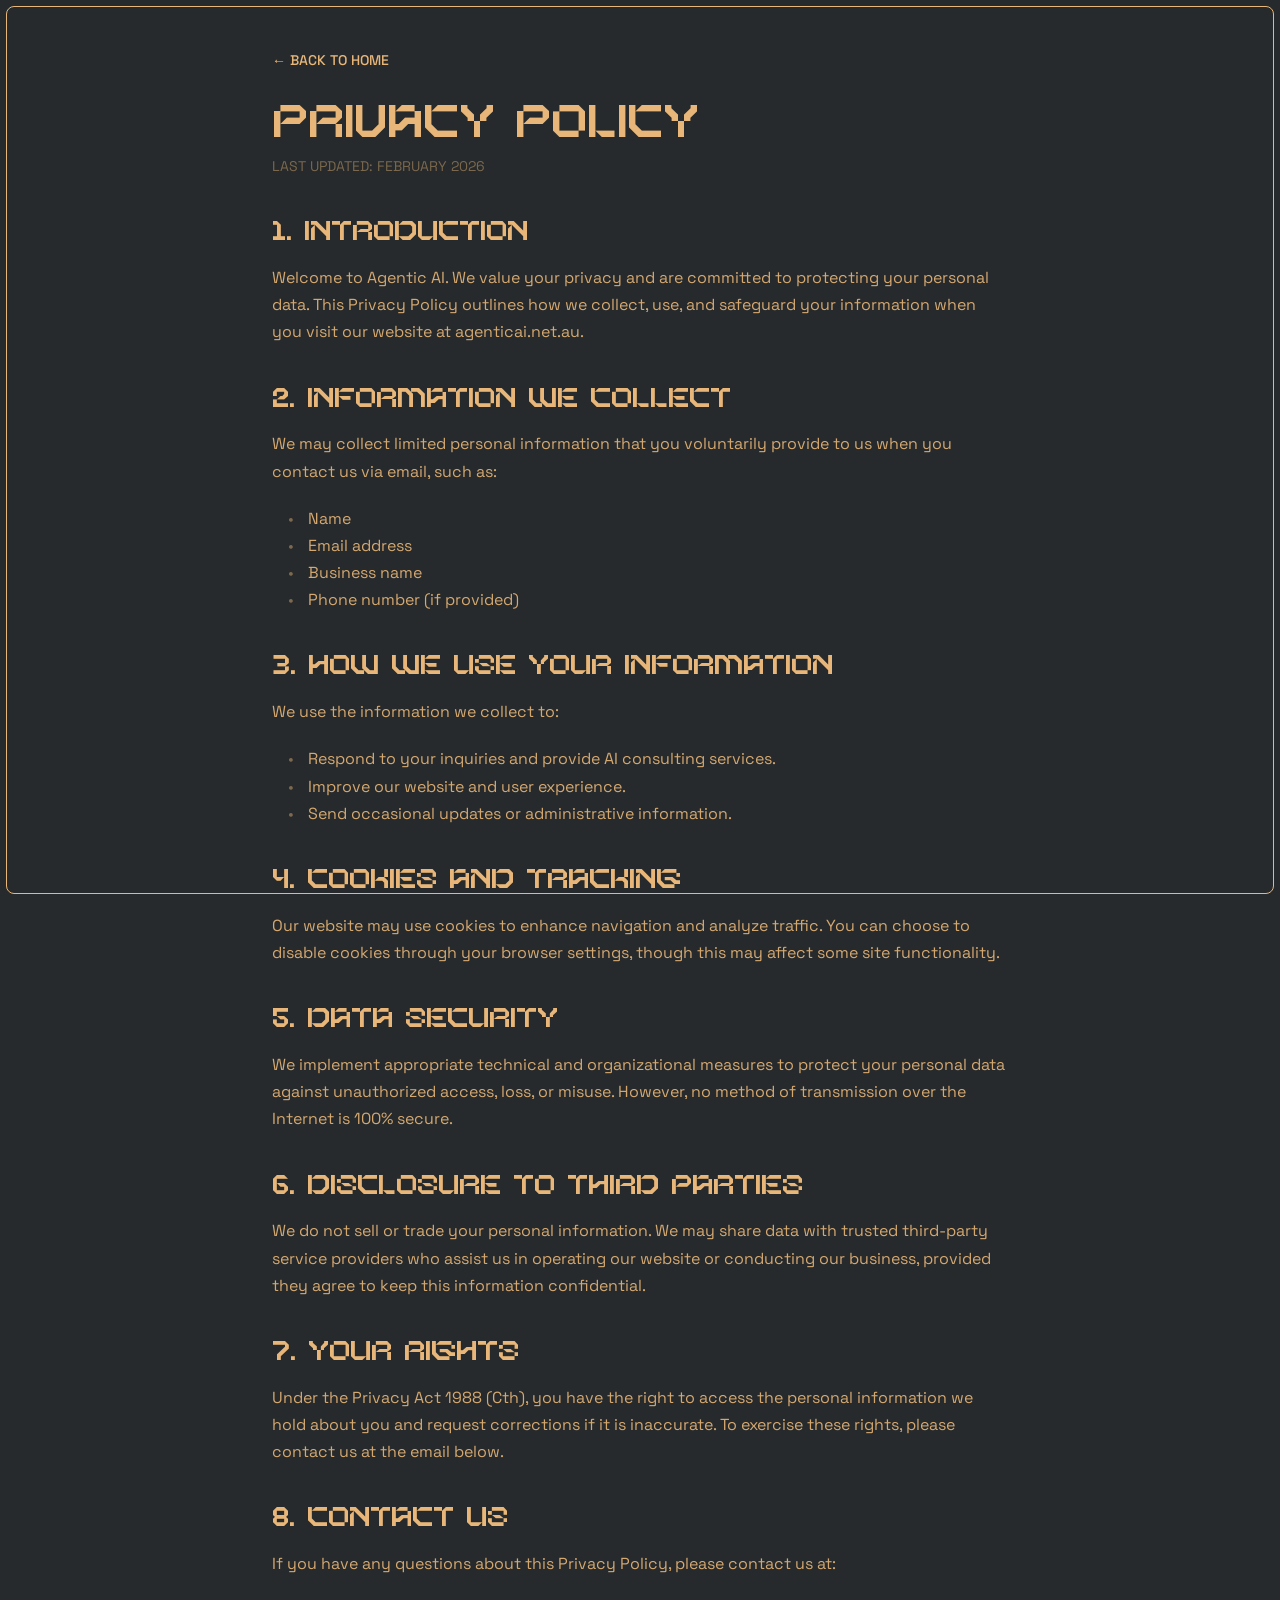
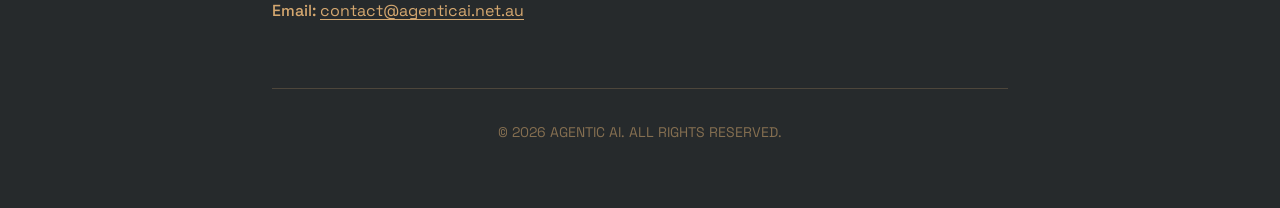
==== privacy.html @ 1b04fb79 "update webdite added fonts and icons + privacy policy" ====
<!DOCTYPE html>
<html lang="en-US">

<head>
    <meta charset="UTF-8" />
    <meta name="viewport" content="width=device-width, initial-scale=1" />
    <meta http-equiv="Content-Security-Policy"
        content="script-src 'self' 'unsafe-eval' 'unsafe-inline'; object-src 'none'; base-uri 'self';">
    <title>Privacy Policy | Agentic AI</title>

    <link rel="icon" type="image/png" href="/assets/favicon/favicon-96x96.png" sizes="96x96" />
    <link rel="icon" type="image/svg+xml" href="/assets/favicon/favicon.svg" />
    <link rel="shortcut icon" href="/assets/favicon/favicon.ico" />

    <link data-minify="1" rel="stylesheet" id="rise-style-css" href="style.css" media="" />

    <style>
        /* Reset and base styles consistent with main site */
        html {
            box-sizing: border-box;
            font-size: 16px;
        }

        *,
        *:after,
        *:before {
            box-sizing: inherit;
        }

        body,
        h1,
        h2,
        h3,
        h4,
        h5,
        h6,
        ol,
        p,
        ul {
            font-weight: 400;
            margin: 0;
            padding: 0;
        }

        ol,
        ul {
            list-style: none;
        }

        img {
            height: auto;
            max-width: 100%;
        }

        a {
            color: inherit;
            text-decoration: none;
        }

        /* CSS Variables - matching main site */
        :root {
            --background: #262a2c;
            --foreground: #e8b678;
            --font-space: "Space";
            --ease: cubic-bezier(0.86, 0, 0.07, 1);
            --ease2: cubic-bezier(0.65, 0.01, 0.07, 1);
        }

        /* Body styling - consistent with main site */
        body {
            -webkit-font-smoothing: antialiased;
            -moz-osx-font-smoothing: grayscale;
            font-feature-settings: "liga" 1;
            text-rendering: optimizeLegibility;
            background-color: var(--background);
            color: var(--foreground);
            font-family: Lexa, sans-serif;
            font-size: 16px;
            line-height: 1.6;
            overflow-y: auto;
            min-height: 100vh;
            position: relative;
        }

        /* Decorative border - matching main site */
        body:after {
            border: 1px solid var(--foreground);
            border-radius: 8px;
            content: "";
            display: block;
            height: calc(100% - 12px);
            left: 6px;
            pointer-events: none;
            position: fixed;
            top: 6px;
            width: calc(100% - 12px);
            z-index: 999;
        }

        /* Container */
        .container {
            max-width: 800px;
            margin: 0 auto;
            padding: 3rem 2rem 2rem;
            position: relative;
            z-index: 10;
        }

        /* Back to home link */
        .back-home {
            display: inline-flex;
            align-items: center;
            gap: 0.5rem;
            margin-bottom: 2rem;
            color: var(--foreground);
            font-family: var(--font-space);
            font-size: 0.875rem;
            font-weight: 500;
            text-transform: uppercase;
            transition: opacity 0.3s ease;
        }

        .back-home:hover {
            opacity: 0.7;
        }

        /* Main heading */
        h1 {
            font-family: Lexa, sans-serif;
            font-size: 2.5rem;
            font-weight: 400;
            line-height: 1.1;
            margin-bottom: 0.5rem;
            color: var(--foreground);
            text-transform: uppercase;
            letter-spacing: 0;
        }

        /* Last updated text */
        .last-updated {
            font-family: var(--font-space);
            font-size: 0.875rem;
            font-weight: 400;
            color: #856f51;
            margin-bottom: 2.5rem;
            text-transform: uppercase;
        }

        /* Section styling */
        section {
            margin-bottom: 2.5rem;
        }

        /* Section headings */
        h2 {
            font-family: Lexa, sans-serif;
            font-size: 1.5rem;
            font-weight: 400;
            line-height: 1.2;
            margin-top: 2rem;
            margin-bottom: 1rem;
            color: var(--foreground);
            text-transform: uppercase;
            letter-spacing: 0;
        }

        /* Paragraphs */
        p {
            font-family: var(--font-space);
            font-size: 1rem;
            font-weight: 400;
            line-height: 1.7;
            margin-bottom: 1.25rem;
            color: var(--foreground);
            opacity: 0.9;
        }

        /* Lists */
        ul {
            margin-left: 1.5rem;
            margin-bottom: 1.25rem;
        }

        ul li {
            font-family: var(--font-space);
            font-size: 1rem;
            font-weight: 400;
            line-height: 1.7;
            color: var(--foreground);
            opacity: 0.9;
            position: relative;
            padding-left: 0.75rem;
        }

        ul li:before {
            content: "•";
            position: absolute;
            left: -0.5rem;
            color: var(--foreground);
            opacity: 0.5;
        }

        /* Links in text */
        a.email-link {
            color: var(--foreground);
            text-decoration: underline;
            text-underline-offset: 3px;
            transition: opacity 0.3s ease;
        }

        a.email-link:hover {
            opacity: 0.7;
        }

        /* Strong text */
        strong {
            font-weight: 500;
        }

        /* Footer */
        footer {
            margin-top: 4rem;
            padding-top: 2rem;
            padding-bottom: 2rem;
            border-top: 1px solid rgba(232, 182, 120, 0.2);
            font-family: var(--font-space);
            font-size: 0.875rem;
            font-weight: 400;
            color: #856f51;
            text-transform: uppercase;
            text-align: center;
        }

        /* Responsive design - Tablet */
        @media screen and (max-width: 768px) {
            body:after {
                border-width: 2px;
                border-radius: 10px;
            }

            .container {
                padding: 2rem 1.5rem 1.5rem;
            }

            h1 {
                font-size: 2rem;
            }

            h2 {
                font-size: 1.25rem;
                margin-top: 1.5rem;
            }

            p {
                font-size: 0.95rem;
                line-height: 1.6;
            }

            ul li {
                font-size: 0.95rem;
            }

            .back-home {
                font-size: 0.8rem;
            }

            .last-updated {
                font-size: 0.8rem;
            }

            footer {
                font-size: 0.8rem;
            }
        }

        /* Responsive design - Mobile */
        @media screen and (max-width: 480px) {
            .container {
                padding: 1.5rem 1rem 1rem;
            }

            h1 {
                font-size: 1.5rem;
            }

            h2 {
                font-size: 1.1rem;
                margin-top: 1.25rem;
            }

            p {
                font-size: 0.9rem;
                line-height: 1.5;
            }

            ul li {
                font-size: 0.9rem;
            }

            section {
                margin-bottom: 2rem;
            }

            footer {
                margin-top: 3rem;
                padding-top: 1.5rem;
            }
        }

        /* Print styles */
        @media print {
            body:after {
                display: none;
            }

            .container {
                max-width: 100%;
                padding: 0;
            }

            .back-home {
                display: none;
            }
        }
    </style>
</head>

<body>
    <div class="container">
        <a href="/" class="back-home">← Back to Home</a>

        <h1>Privacy Policy</h1>
        <p class="last-updated">Last Updated: February 2026</p>

        <section>
            <h2>1. Introduction</h2>
            <p>Welcome to Agentic AI. We value your privacy and are committed to protecting your personal data. This
                Privacy Policy outlines how we collect, use, and safeguard your information when you visit our website
                at agenticai.net.au.</p>
        </section>

        <section>
            <h2>2. Information We Collect</h2>
            <p>We may collect limited personal information that you voluntarily provide to us when you contact us via
                email, such as:</p>
            <ul>
                <li>Name</li>
                <li>Email address</li>
                <li>Business name</li>
                <li>Phone number (if provided)</li>
            </ul>
        </section>

        <section>
            <h2>3. How We Use Your Information</h2>
            <p>We use the information we collect to:</p>
            <ul>
                <li>Respond to your inquiries and provide AI consulting services.</li>
                <li>Improve our website and user experience.</li>
                <li>Send occasional updates or administrative information.</li>
            </ul>
        </section>

        <section>
            <h2>4. Cookies and Tracking</h2>
            <p>Our website may use cookies to enhance navigation and analyze traffic. You can choose to disable cookies
                through your browser settings, though this may affect some site functionality.</p>
        </section>

        <section>
            <h2>5. Data Security</h2>
            <p>We implement appropriate technical and organizational measures to protect your personal data against
                unauthorized access, loss, or misuse. However, no method of transmission over the Internet is 100%
                secure.</p>
        </section>

        <section>
            <h2>6. Disclosure to Third Parties</h2>
            <p>We do not sell or trade your personal information. We may share data with trusted third-party service
                providers who assist us in operating our website or conducting our business, provided they agree to keep
                this information confidential.</p>
        </section>

        <section>
            <h2>7. Your Rights</h2>
            <p>Under the Privacy Act 1988 (Cth), you have the right to access the personal information we hold about you
                and request corrections if it is inaccurate. To exercise these rights, please contact us at the email
                below.</p>
        </section>

        <section>
            <h2>8. Contact Us</h2>
            <p>If you have any questions about this Privacy Policy, please contact us at:</p>
            <p><strong>Email:</strong> <a href="mailto:contact@agenticai.net.au"
                    class="email-link">contact@agenticai.net.au</a></p>
        </section>

        <footer>
            © 2026 AGENTIC AI. All rights reserved.
        </footer>
    </div>
</body>

</html>
---- style.css ----
html {
  box-sizing: border-box;
  font-size: 16px;
}

*,
:after,
:before {
  box-sizing: inherit;
}

body,
h1,
h2,
h3,
h4,
h5,
h6,
ol,
p,
ul {
  font-weight: 400;
  margin: 0;
  padding: 0;
}

ol,
ul {
  list-style: none;
}

img {
  height: auto;
  max-width: 100%;
}

a {
  color: inherit;
  text-decoration: none;
}

:root {
  --background: #262a2c;
  --foreground: #e8b678;
  --font-space: "Space";
  --ease: cubic-bezier(0.86, 0, 0.07, 1);
  --ease2: cubic-bezier(0.65, 0.01, 0.07, 1);
}

@font-face {
  font-display: swap;
  font-family: Lexa;
  font-weight: 400;
  src: url(/assets/fonts/a801a2cebfd615279ed0.woff2) format("woff2");
}

@font-face {
  font-display: swap;
  font-family: Space;
  font-weight: 300;
  src: url(/assets/fonts/cef0e895dbcc724b4548.woff2) format("woff2");
}

@font-face {
  font-display: swap;
  font-family: Space;
  font-weight: 400;
  src: url(/assets/fonts/e1b8202a96e97b511253.woff2) format("woff2");
}

@font-face {
  font-display: swap;
  font-family: Space;
  font-weight: 500;
  src: url(/assets/fonts/2b310c8ea4d2404bd57a.woff2) format("woff2");
}

html {
  font-size: 6.944vw;
}

@media screen and (min-width: 1440px) {
  html {
    font-size: 120px;
  }
}

@media screen and (min-width: 2050px) {
  html {
    font-size: 5vw;
  }
}

@media screen and (max-width: 768px) and (orientation: portrait) {
  html {
    font-size: 25.445vw;
  }
}

body {
  -webkit-font-smoothing: antialiased;
  -moz-osx-font-smoothing: grayscale;
  font-feature-settings: "liga" 1;
  text-rendering: optimizeLegibility;
  background-color: var(--background);
  color: var(--foreground);
  font-family: Lexa, sans-serif;
  font-size: 0.24rem;
  line-height: 1.2em;
  overflow: hidden;
}

body:after {
  border: 0.02rem solid var(--foreground);
  border-radius: 0.1rem;
  content: "";
  display: block;
  height: calc(100% - 0.12rem);
  left: 0.06rem;
  pointer-events: none;
  position: absolute;
  top: 0.06rem;
  width: calc(100% - 0.12rem);
  z-index: 999;
}

@media screen and (max-width: 768px) and (orientation: portrait) {
  body:after {
    border: 0.03rem solid var(--foreground);
    border-radius: 0.14rem;
  }
}

.main {
  overflow: hidden;
}

.pg-wrapper {
  overflow: hidden !important;
}

.nowrap {
  white-space: nowrap;
}

body.header-visible .pg-vertical .pg-pips {
  opacity: 1;
  pointer-events: all;
  transform: translateY(-50%);
}

body .pg-vertical .pg-pips {
  all: unset;
  opacity: 0;
  pointer-events: none;
  position: absolute;
  right: 0.2rem;
  top: 50%;
  transform: translate(100%, -50%);
  transition: transform 0.6s ease, opacity 0.6s ease;
  z-index: 500;
}

body .pg-vertical .pg-pips li {
  all: unset;
  align-items: center;
  cursor: pointer;
  display: flex;
  height: 0.16rem;
  justify-content: center;
  pointer-events: all;
  width: 0.16rem;
}

body .pg-pips ul:hover a {
  border-color: #856f51;
  transform: rotate(45deg);
}

body .pg-pips ul {
  all: unset;
  display: flex;
  flex-direction: column;
  gap: 0.015rem;
}

body .pg-pips ul li {
  all: unset;
  align-items: center;
  cursor: pointer;
  display: flex;
  height: 0.16rem;
  justify-content: center;
  pointer-events: all;
  width: 0.16rem;
}

body .pg-pips ul li a,
body .pg-pips ul li a.active,
body .pg-pips ul li:hover a,
body .pg-pips ul li:hover a.active {
  all: unset;
  aspect-ratio: 1;
  backface-visibility: hidden;
  border: 0.01rem solid #856f51;
  display: block;
  height: 0.04rem;
  pointer-events: none;
  transform: rotate(45deg) translateZ(0);
  transition: transform 0.4s ease, border-color 0.4s ease,
    background-color 0.4s ease;
  width: 0.04rem;
}

body .pg-pips ul li.is-active a,
body .pg-pips ul li:hover.is-active a {
  background-color: var(--foreground);
  border-color: var(--foreground);
  transform: scale(2.6) translate(-45%) rotate(45deg) translateZ(0);
}

body .pg-pips ul li:hover a {
  border-color: var(--foreground);
  transform: scale(2) rotate(45deg);
}

@media screen and (max-width: 768px) and (orientation: portrait) {
  body .pg-vertical .pg-pips {
    display: none;
  }
}

.header-visible .page-header {
  opacity: 1;
  pointer-events: all;
  transform: translateY(0);
  transition-delay: 1.4s;
}

.page-header {
  display: block;
  left: 0;
  opacity: 0;
  padding: 0.35rem 0.4rem 0;
  pointer-events: none;
  position: absolute;
  top: 0;
  transform: translateY(-75%);
  transition: transform 1s var(--ease), opacity 0.8s var(--ease);
  width: 100%;
  z-index: 500;
}

.page-header .grid {
  align-items: center;
  display: flex;
  justify-content: space-between;
}

.page-header .grid .logo {
  cursor: pointer;
  display: block;
  width: 1.17rem;
}

.page-header .grid .logo svg {
  display: block;
  width: 100%;
}

.page-header .nav {
  align-items: center;
  display: flex;
  gap: 0.2rem;
}

.page-header .nav .link {
  color: var(--foreground);
  cursor: pointer;
  display: block;
  font-family: var(--font-space);
  font-size: 0.12rem;
  font-weight: 500;
  line-height: 1em;
  min-width: 1.27rem;
  padding: 0.09rem 0.2rem 0.1rem;
  position: relative;
  text-align: center;
  text-transform: uppercase;
  white-space: nowrap;
}

.page-header .nav .link:before {
  background-image: url(/assets/icons/3c835a021b439bcd5740.svg);
  bottom: 0;
  left: 0;
  transform: translate(-25%, 25%);
}

.page-header .nav .link:after,
.page-header .nav .link:before {
  background-position: 50%;
  background-repeat: no-repeat;
  background-size: contain;
  content: "";
  display: block;
  height: 0.105rem;
  opacity: 0;
  position: absolute;
  transition: transform 0.4s var(--ease2), opacity 0.4s var(--ease2);
  width: 0.105rem;
}

.page-header .nav .link:after {
  background-image: url(/assets/icons/800796f9a60c84f3f3bc.svg);
  right: 0;
  top: 0;
  transform: translate(25%, -25%);
}

@media screen and (hover: hover) {

  .page-header .nav .link:hover:after,
  .page-header .nav .link:hover:before {
    opacity: 1;
    transform: translate(0);
  }
}

@media screen and (max-width: 768px) and (orientation: portrait) {
  .page-header {
    padding: 0.35rem 0.24rem 0;
  }

  .page-header .grid {
    align-items: flex-start;
  }

  .page-header .nav .link {
    font-size: 0.12rem;
    padding-right: 0;
  }

  .page-header .nav .link:not(:last-child) {
    display: none;
  }
}

.header-visible .bottom-nav {
  opacity: 1;
  pointer-events: none;
  transform: translateY(0);
  transition-delay: 1.4s;
}

.header-visible .bottom-nav .anim-grid,
.header-visible .bottom-nav .mobile-buttons,
.header-visible .bottom-nav .scroll-top {
  pointer-events: all;
}

.bottom-nav,
.on-first-slide .bottom-nav .scroll-top {
  opacity: 0;
  pointer-events: none;
}

.bottom-nav {
  align-items: center;
  bottom: 0;
  display: flex;
  justify-content: space-between;
  left: 0;
  padding: 0.32rem 0.4rem;
  position: absolute;
  transform: translateY(75%);
  transition: transform 1s var(--ease), opacity 0.8s var(--ease);
  width: 100%;
  z-index: 500;
}

.bottom-nav .b-inner {
  align-items: center;
  display: flex;
  gap: 0.24rem;
}

.bottom-nav .scroll-top {
  align-items: center;
  cursor: pointer;
  display: flex;
  gap: 0.08rem;
  opacity: 1;
  pointer-events: all;
  transition: opacity 0.5s var(--ease2);
}

.bottom-nav .scroll-top svg {
  display: block;
  width: 0.32rem;
}

.bottom-nav .scroll-top span {
  display: block;
  text-align: center;
}

.bottom-nav .scroll-top span,
.bottom-nav .voice-toggle {
  color: var(--foreground);
  font-family: var(--font-space);
  font-size: 0.12rem;
  font-weight: 500;
  line-height: 1em;
  text-transform: uppercase;
}

.bottom-nav .voice-toggle {
  align-items: center;
  cursor: pointer;
  display: flex;
  gap: 0.09rem;
  pointer-events: all;
}

.bottom-nav .voice-toggle .icon {
  display: block;
  width: 0.23rem;
}

.bottom-nav .voice-toggle .icon svg {
  display: block;
}

.bottom-nav .voice-toggle .icon svg:last-child,
.bottom-nav .voice-toggle.muted .icon svg:first-child {
  display: none;
}

.bottom-nav .voice-toggle.muted .icon svg:last-child {
  display: block;
}

.bottom-nav .anim-grid {
  cursor: pointer;
  display: grid;
  flex-wrap: wrap;
  gap: 0.02rem;
  grid-template-columns: repeat(9, 1fr);
  row-gap: 0.02rem;
  transition: opacity 0.6s ease;
  width: fit-content;
}

.bottom-nav .anim-grid.muted {
  opacity: 0.25;
}

.bottom-nav .anim-grid .cube {
  background: var(--foreground);
  height: 0.04rem;
  width: 0.04rem;
}

.bottom-nav .mobile-buttons {
  display: none;
}

@media screen and (max-width: 768px) and (orientation: portrait) {
  .bottom-nav {
    align-items: flex-end;
    padding: 0.24rem;
  }

  .bottom-nav .scroll-top {
    display: none;
  }

  .bottom-nav .mobile-buttons {
    display: block;
  }

  .bottom-nav .mobile-buttons .btn {
    display: block;
    width: 0.32rem;
  }

  .bottom-nav .mobile-buttons .btn svg {
    display: block;
    pointer-events: none;
    width: 100%;
  }

  .bottom-nav .mobile-buttons .btn.prev {
    margin-bottom: 0.3rem;
  }

  .bottom-nav .mobile-buttons .btn.prev svg {
    opacity: 0.3;
    transform: rotate(180deg);
  }
}

.loaded .main-frame .canvas-frame canvas {
  opacity: 1;
  transform: scale(1);
}

.main-frame {
  display: block;
  height: 100vh;
  overflow: hidden;
  position: relative;
}

.main-frame .canvas-frame {
  display: block;
  height: 100vh;
  left: 0;
  pointer-events: none;
  position: absolute;
  top: 0;
  width: 100%;
}

.main-frame .canvas-frame.inited canvas {
  visibility: visible;
}

.main-frame .canvas-frame canvas {
  display: block;
  height: 100%;
  left: 0;
  opacity: 0;
  position: absolute;
  top: 0;
  transform: scale(1.5);
  transition: transform 2s var(--ease), opacity 1.5s var(--ease);
  visibility: hidden;
  width: 100%;
}

.layout {
  min-height: 100vh;
  perspective: 10rem;
  position: relative;
  z-index: 10;
}

@media screen and (max-width: 768px) and (orientation: portrait) {
  .layout {
    height: 100dvh;
    min-height: 100dvh;
    overflow: hidden;
    width: 100%;
  }
}

.layout.intro {
  padding: 1.68rem 0;
}

.layout.intro .title-frame {
  margin: auto;
  max-width: 4.9rem;
}

.layout.intro .title {
  color: var(--foreground);
  display: block;
  font-size: 0.56rem;
  letter-spacing: 0;
  line-height: 0.96em;
  margin: -0.2em 0;
  padding: 0.2em 0;
  position: relative;
  text-align: center;
}

.layout.intro .title>div {
  white-space: nowrap;
}

.layout.intro .title.animated {
  overflow: hidden;
}

.layout.intro .title.animated>div:after {
  opacity: 1;
  transform: skewX(-20deg) scale(1);
}

.layout.intro .text {
  color: #e8b678;
  display: block;
  font-family: var(--font-space);
  font-size: 0.16rem;
  line-height: 1.2em;
  margin-top: 0.16rem;
  text-align: center;
  text-transform: uppercase;
}

@media screen and (max-width: 768px) and (orientation: portrait) {
  .layout.intro .title-frame {
    max-width: 90%;
  }

  .layout.intro .title {
    font-size: 0.35rem;
  }

  .layout.intro .text {
    font-size: 0.16rem;
  }
}

.layout.section-2 {
  padding: 1.6rem 0 1rem;
}

.layout.section-2 .title-frame {
  margin: auto;
  max-width: 5rem;
}

.layout.section-2 .title {
  color: var(--foreground);
  font-family: var(--font-space);
  font-size: 0.2rem;
  font-weight: 500;
  letter-spacing: 0;
  line-height: 1.15em;
  text-align: center;
  text-transform: uppercase;
}

@media screen and (max-width: 768px) and (orientation: portrait) {
  .layout.section-2 {
    padding-top: 1.8rem;
  }

  .layout.section-2 .title-frame {
    max-width: 90%;
  }

  .layout.section-2 .title {
    font-size: 0.16rem;
  }
}

.layout.section-3 {
  padding: 1.57rem 0 1rem;
}

.layout.section-3 .title-frame {
  margin: 0 auto;
  max-width: 9.1rem;
  width: 100%;
}

.layout.section-3 .title-frame .row {
  align-items: center;
  display: flex;
  gap: 0.17rem;
}

.layout.section-3 .title-frame .row:first-child {
  padding-left: 2rem;
}

.layout.section-3 .title-frame .row:first-child .text {
  text-align: right;
}

.layout.section-3 .title-frame .row:nth-child(2) {
  justify-content: flex-end;
}

.layout.section-3 .text {
  color: #856f51;
  font-family: var(--font-space);
  font-size: 0.11rem;
  font-weight: 500;
  letter-spacing: 0;
  line-height: 1.39em;
}

.layout.section-3 .title {
  color: #45433b;
  color: var(--foreground);
  display: block;
  font-size: 0.56rem;
  letter-spacing: 0;
  line-height: 0.96em;
  position: relative;
  white-space: nowrap;
}

.layout.section-3 .title small {
  color: var(--foreground);
  font-size: 0.46rem;
  margin-left: -0.2rem;
  position: relative;
  top: -0.09rem;
}

@media screen and (max-width: 768px) and (orientation: portrait) {
  .layout.section-3 .title-frame {
    max-width: 90%;
    text-align: center;
  }

  .layout.section-3 .title-frame .row {
    display: block;
    gap: 0.07rem;
  }

  .layout.section-3 .title-frame .row:first-child {
    padding-left: 0;
  }

  .layout.section-3 .title-frame .row:first-child .text {
    margin-bottom: 0.14rem;
    text-align: center;
  }

  .layout.section-3 .title-frame .row:nth-child(3) .title {
    margin-bottom: 0.2rem;
  }

  .layout.section-3 .title {
    font-size: 0.2rem;
    line-height: 1.2em;
  }

  .layout.section-3 .title small {
    display: none;
    font-size: inherit;
  }

  .layout.section-3 .text {
    font-size: 0.13rem;
  }
}

.layout.section-4 {
  padding: 2rem 0 1rem;
}

.layout.section-4 .title-frame {
  margin: auto;
  max-width: 6.5rem;
  text-align: center;
}

.layout.section-4 .title-frame .subtext,
.layout.section-4 .title-frame .subtitle {
  color: #856f51;
  font-family: var(--font-space);
  font-size: 0.14rem;
  font-weight: 500;
  line-height: 1.39em;
  margin: auto auto 0.2rem;
  text-transform: uppercase;
}

.layout.section-4 .title-frame .subtitle {
  max-width: 5rem;
}

.layout.section-4 .title-frame .subtext {
  margin-bottom: 0;
  max-width: 3.34rem;
}

.layout.section-4 .title-frame .title {
  color: var(--foreground);
  display: block;
  font-size: 0.56rem;
  font-weight: 400;
  letter-spacing: 0;
  line-height: 0.96em;
  margin-bottom: 0.2rem;
  position: relative;
  white-space: nowrap;
}

.layout.section-4 .title-frame .text {
  color: #856f51;
  font-family: var(--font-space);
  font-size: 0.14rem;
  font-weight: 500;
  line-height: 1.2em;
  margin-bottom: 0.6rem;
  text-transform: uppercase;
}

.layout.section-4 .title-frame .chip {
  display: block;
  margin: auto;
  position: relative;
  width: 0.93rem;
}

.layout.section-4 .title-frame .chip img {
  display: block;
  width: 100%;
}

@media screen and (max-width: 768px) and (orientation: portrait) {
  .layout.section-4 .title-frame {
    max-width: 90%;
  }

  .layout.section-4 .title-frame .chip {
    width: 0.7rem;
  }

  .layout.section-4 .title-frame .subtitle {
    font-size: 0.11rem;
    margin-bottom: 0.14rem;
  }

  .layout.section-4 .title-frame .title {
    font-size: 0.26rem;
    margin-bottom: 0.14rem;
  }

  .layout.section-4 .title-frame .text {
    font-size: 0.15rem;
  }

  .layout.section-4 .title-frame .subtext {
    font-size: 0.13rem;
  }
}

.layout.section-5 {
  align-items: center;
  display: flex;
  padding: 1rem 0;
}

.layout.section-5 .title-frame {
  margin: auto;
  max-width: 9rem;
  text-align: center;
}

.layout.section-5 .title-frame .text {
  color: #856f51;
  font-family: var(--font-space);
  font-size: 0.15rem;
  font-weight: 400;
  line-height: 1.2em;
  text-transform: uppercase;
}

.layout.section-5 .title-frame .title {
  color: var(--foreground);
  display: block;
  font-size: 0.56rem;
  font-weight: 400;
  letter-spacing: 0;
  line-height: 0.96em;
  margin-bottom: 0.2rem;
  position: relative;
}

.layout.section-5 .title-frame .chip {
  display: block;
  margin: auto auto 0.3rem;
  position: relative;
  width: 0.4rem;
}

.layout.section-5 .title-frame .chip img {
  display: block;
  width: 100%;
}

@media screen and (max-width: 768px) and (orientation: portrait) {
  .layout.section-5 .title-frame {
    max-width: 90%;
  }

  .layout.section-5 .title-frame .title {
    font-size: 0.26rem;
  }

  .layout.section-5 .title-frame .text {
    font-size: 0.13rem;
  }

  .layout.section-5 .title-frame .text br {
    display: none;
  }
}

.layout.section-6 {
  align-items: center;
  display: flex;
  padding: 1rem 0;
}

.layout.section-6 .title-frame {
  margin: 0 auto;
  max-width: 12rem;
}

.layout.section-6 .grid {
  display: flex;
  justify-content: space-between;
  min-height: 2.8rem;
}

.layout.section-6 .grid .inner:nth-child(2) {
  align-self: center;
}

.layout.section-6 .grid .inner:nth-child(3) {
  align-self: flex-end;
}

.layout.section-6 .num-frame {
  display: flex;
  gap: 0.3rem;
}

.layout.section-6 .num {
  color: var(--foreground);
  font-size: 0.14rem;
  line-height: 1em;
  position: relative;
  top: 0.02rem;
}

.layout.section-6 .title {
  font-size: 0.4rem;
  line-height: 1.1em;
  margin-bottom: 0.52rem;
  text-align: center;
}

.layout.section-6 .subtitle,
.layout.section-6 .title {
  color: var(--foreground);
  font-weight: 400;
  letter-spacing: 0;
}

.layout.section-6 .subtitle {
  font-size: 0.3rem;
  line-height: 1em;
}

@media screen and (max-width: 768px) and (orientation: portrait) {
  .layout.section-6 .title-frame {
    max-width: 90%;
  }

  .layout.section-6 .title {
    font-size: 0.26rem;
    margin-bottom: 0.5rem;
  }

  .layout.section-6 .num-frame {
    gap: 0.1rem;
    margin-block: 0.14rem;
  }

  .layout.section-6 .num-frame .num {
    font-size: 0.12rem;
  }

  .layout.section-6 .num-frame .subtitle {
    font-size: 0.18rem;
  }

  .layout.section-6 .grid {
    display: block;
    margin: auto;
    max-width: 70%;
  }

  .layout.section-6 .grid .inner:not(:last-child) {
    margin-bottom: 0.3rem;
  }
}

.layout.section-7 {
  align-items: center;
  display: flex;
  padding: 1rem 0;
}

.layout.section-7 .title-frame {
  margin: auto;
  max-width: 7.7rem;
}

.layout.section-7 .title {
  color: var(--foreground);
  font-family: var(--font-space);
  font-size: 0.32rem;
  font-weight: 500;
  letter-spacing: 0;
  line-height: 1.15em;
  text-align: center;
}

.layout.section-8 {
  align-items: center;
  display: flex;
  padding: 1rem 0;
}

.layout.section-8 .title-frame {
  margin: auto;
  max-width: 7rem;
  position: relative;
  text-align: center;
  z-index: 5;
}

.layout.section-8 .subtitle {
  color: var(--foreground);
  font-family: var(--font-space);
  font-size: 0.15rem;
  font-weight: 500;
  letter-spacing: 0;
  line-height: 1.2em;
  margin-bottom: 0.48rem;
  text-align: center;
  text-transform: uppercase;
}

.layout.section-8 .title {
  color: var(--foreground);
  font-size: 0.8rem;
  font-weight: 400;
  line-height: 0.9em;
  margin: 0.1rem;
  text-transform: uppercase;
}

.layout.section-8 .text {
  color: #856f51;
  font-family: var(--font-space);
  font-size: 0.16rem;
  font-weight: 300;
  line-height: 1.2em;
}

.layout.section-8 .icons {
  display: block;
  height: 100%;
  left: 0;
  overflow: hidden;
  position: absolute;
  top: 0;
  width: 100%;
}

.layout.section-8 .icon {
  display: block;
  opacity: 0;
  position: absolute;
}

.layout.section-8 .icon img {
  display: block;
  height: auto;
  width: auto;
}

.layout.section-8 .icon:first-child {
  left: 50%;
  top: 0.98rem;
  transform: translateX(-50%) translateZ(-3rem);
}

.layout.section-8 .icon:nth-child(2) {
  right: 1.3rem;
  top: 1.7rem;
}

.layout.section-8 .icon:nth-child(3) {
  bottom: 2.85rem;
  right: 0.94rem;
}

.layout.section-8 .icon:nth-child(4) {
  bottom: 1.15rem;
  right: 4.44rem;
}

.layout.section-8 .icon:nth-child(5) {
  bottom: 1.19rem;
  left: 4.46rem;
}

.layout.section-8 .icon:nth-child(6) {
  bottom: 2.8rem;
  left: 1.1rem;
}

.layout.section-8 .icon:nth-child(7) {
  left: 1.33rem;
  top: 1.85rem;
}

@media screen and (max-width: 768px) and (orientation: portrait) {
  .layout.section-8 .title-frame {
    max-width: 90%;
  }

  .layout.section-8 .subtitle {
    font-size: 0.14rem;
    margin-bottom: 0.2rem;
  }

  .layout.section-8 .title {
    font-size: 0.4rem;
  }

  .layout.section-8 .text {
    font-size: 0.13rem;
  }

  .layout.section-8 .icon:nth-child(3) {
    bottom: 1.95rem;
    right: 0.6rem;
  }

  .layout.section-8 .icon:nth-child(4) {
    bottom: 1.15rem;
    right: 0.44rem;
  }

  .layout.section-8 .icon:nth-child(5) {
    bottom: 1.19rem;
    left: 0.46rem;
  }

  .layout.section-8 .icon:nth-child(6) {
    bottom: 2rem;
    left: 0.5rem;
  }

  .layout.section-8 .icon:nth-child(7) {
    left: 1rem;
    top: 2rem;
  }
}

.layout.section-9 {
  align-items: center;
  display: flex;
  padding: 1rem 0;
}

.layout.section-9 .title-frame {
  margin: auto;
  max-width: 10.26rem;
  text-align: center;
}

.layout.section-9 .numbers {
  align-items: center;
  display: flex;
  gap: 0.94rem;
  justify-content: space-between;
}

.layout.section-9 .numbers .inner {
  flex-shrink: 0;
}

.layout.section-9 .numbers .num {
  align-items: center;
  color: var(--foreground);
  display: flex;
  font-size: 0.9rem;
  font-weight: 400;
  line-height: 0.9em;
  margin-bottom: 0.1rem;
  text-transform: uppercase;
}

.layout.section-9 .numbers .small {
  color: #856f51;
  display: block;
  font-family: var(--font-space);
  font-size: 0.16rem;
  font-weight: 400;
  line-height: 1.2em;
}

@media screen and (max-width: 768px) and (orientation: portrait) {
  .layout.section-9 .title-frame {
    max-width: 90%;
  }

  .layout.section-9 .numbers {
    display: block;
    text-align: center;
  }

  .layout.section-9 .numbers .inner:not(:last-child) {
    margin-bottom: 0.5rem;
  }

  .layout.section-9 .numbers .num {
    font-size: 0.4rem;
    justify-content: center;
    margin-bottom: 0.1rem;
  }

  .layout.section-9 .numbers .small {
    font-size: 0.13rem;
  }
}

.layout.section-10 {
  align-items: center;
  display: flex;
  overflow: hidden;
  padding: 1.2rem 0 0.8rem;
}

.layout.section-10.active .grid .inner:last-child {
  opacity: 1;
}

.layout.section-10 .title-frame {
  margin: 0 auto;
  max-width: 8.1rem;
  position: relative;
  top: -0.75rem;
}

.layout.section-10 .main-title {
  font-size: 0.48rem;
  line-height: 1.2em;
  margin-bottom: 1.7rem;
  position: relative;
  text-align: center;
  z-index: 5;
}

.layout.section-10 .grid {
  align-items: center;
  display: flex;
  gap: 0.54rem;
}

.layout.section-10 .grid .inner {
  flex-shrink: 0;
}

.layout.section-10 .grid .inner:first-child {
  width: 3.17rem;
}

.layout.section-10 .grid .inner:last-child {
  opacity: 0;
  position: relative;
  transition: opacity 0.4s ease;
  width: 4.37rem;
}

.layout.section-10 .grid .inner:last-child:after {
  background: linear-gradient(180deg,
      #262a2c 25.26%,
      rgba(38, 42, 44, 0) 49.82%,
      #262a2c 75.38%);
  content: "";
  display: block;
  height: 120dvh;
  left: 0;
  position: absolute;
  top: 50%;
  transform: translateY(-50%);
  width: 100%;
}

.layout.section-10 .chip-frame {
  aspect-ratio: 1;
  display: block;
  margin-left: auto;
  position: relative;
  width: 50%;
}

.layout.section-10 .chip-frame .media {
  display: block;
  width: 100%;
}

.layout.section-10 .track-frame {
  display: block;
  height: 1rem;
  position: relative;
}

.layout.section-10 .track-frame .frame {
  display: block;
  padding-bottom: 0.6rem;
  position: relative;
}

.layout.section-10 .track-frame .frame span {
  align-items: center;
  display: flex;
  height: 1rem;
  width: 100%;
}

.layout.section-10 .track-frame .frame.active .title {
  transform: scale(1) translateZ(0);
}

.layout.section-10 .track-frame .title {
  backface-visibility: hidden;
  color: var(--foreground);
  font-size: 0.32rem;
  font-weight: 400;
  line-height: 1.2em;
  transform: scale(0.5) translateZ(0);
  transform-origin: 0 50%;
  transition: transform 1s var(--ease2);
  will-change: transform;
}

@media screen and (max-width: 768px) and (orientation: portrait) {
  .layout.section-10 .title-frame {
    max-width: 90%;
    top: -1rem;
  }

  .layout.section-10 .main-title {
    font-size: 0.3rem;
    margin-bottom: 2rem;
  }

  .layout.section-10 .track-frame .title {
    font-size: 0.16rem;
  }

  .layout.section-10 .track-frame .frame {
    padding-bottom: 0.2rem;
  }

  .layout.section-10 .track-frame .frame span {
    height: 0.6rem;
  }

  .layout.section-10 .track-frame .frame.active .title {
    transform: scale(1.1);
  }

  .layout.section-10 .grid {
    display: block;
    gap: 0;
  }

  .layout.section-10 .grid .inner:first-child {
    display: none;
  }

  .layout.section-10 .grid .inner:last-child {
    width: 100%;
  }

  .layout.section-10 .grid .inner:last-child:after {
    left: -10%;
    width: 120%;
  }
}

.layout.section-11 .title {
  font-size: 1.28rem;
}

.layout.section-11.pg-active .visualizer.active {
  opacity: 1;
}

.layout.section-11 {
  align-items: center;
  display: flex;
  overflow: hidden;
  padding: 1rem 0;
}

.layout.section-11 .title-frame {
  margin: auto;
  max-width: 9.4rem;
  text-align: center;
}

.layout.section-11 .text {
  color: var(--foreground);
  font-family: var(--font-space);
  font-size: 0.18rem;
  font-weight: 500;
  letter-spacing: 0;
  line-height: 1.2em;
  margin-bottom: 0.4rem;
  text-transform: uppercase;
}

.layout.section-11 .title {
  color: var(--foreground);
  font-size: 0.8rem;
  letter-spacing: 0;
  line-height: 0.9em;
  margin-bottom: 0.1rem;
}

.layout.section-11 .label {
  color: #856f51;
  font-family: var(--font-space);
  font-size: 0.13rem;
  font-weight: 300;
  letter-spacing: 0;
  line-height: 1.2em;
}

@media screen and (max-width: 768px) and (orientation: portrait) {
  .layout.section-11 .title-frame {
    max-width: 90%;
  }

  .layout.section-11 .title-frame .text {
    font-size: 0.13rem;
    margin-bottom: 0.24rem;
  }

  .layout.section-11 .title-frame .title {
    font-size: 0.4rem;
  }

  .layout.section-11 .title-frame .label {
    font-size: 0.12rem;
  }
}

.layout.section-12 {
  align-items: center;
  display: flex;
  overflow: hidden;
  padding: 1rem 0;
}

.layout.section-12 .title-frame {
  margin: auto;
  max-width: 9.4rem;
  text-align: center;
}

.layout.section-12 .subtitle {
  color: var(--foreground);
  font-family: var(--font-space);
  font-size: 0.18rem;
  font-weight: 500;
  letter-spacing: 0;
  line-height: 1.2em;
  margin-bottom: 0.24rem;
  text-transform: uppercase;
}

.layout.section-12 .title {
  color: var(--foreground);
  font-size: 0.6rem;
  letter-spacing: 0;
  line-height: 1em;
  margin-bottom: 0.2rem;
}

.layout.section-12 .text {
  color: #856f51;
  font-family: var(--font-space);
  font-size: 0.15rem;
  font-weight: 400;
  letter-spacing: 0;
  line-height: 1.4em;
  margin: auto;
  max-width: 6.74rem;
  text-transform: uppercase;
}

@media screen and (max-width: 768px) and (orientation: portrait) {
  .layout.section-12 .title-frame {
    max-width: 90%;
  }

  .layout.section-12 .subtitle {
    font-size: 0.14rem;
  }

  .layout.section-12 .title {
    font-size: 0.28rem;
  }

  .layout.section-12 .text {
    font-size: 0.11rem;
  }
}

.layout.section-13 {
  align-items: center;
  display: flex;
  overflow: hidden;
  padding: 1rem 0;
}

.layout.section-13 .title-frame {
  margin: auto;
  max-width: 9.2rem;
  text-align: center;
}

.layout.section-13 .chip {
  display: block;
  margin: auto auto 0.24rem;
  position: relative;
  width: 0.53rem;
}

.layout.section-13 .chip .media {
  display: block;
  width: 100%;
}

.layout.section-13 .subtitle {
  color: #856f51;
  font-family: var(--font-space);
  font-size: 0.16rem;
  font-weight: 500;
  letter-spacing: 0;
  line-height: 1.2em;
  margin: auto;
  max-width: 6.16rem;
  text-transform: uppercase;
}

.layout.section-13 .title {
  color: var(--foreground);
  font-size: 0.5rem;
  letter-spacing: 0;
  line-height: 1em;
  margin-bottom: 0.2rem;
}

@media screen and (max-width: 768px) and (orientation: portrait) {
  .layout.section-13 .title-frame {
    max-width: 90%;
  }

  .layout.section-13 .chip {
    width: 0.4rem;
  }

  .layout.section-13 .subtitle {
    font-size: 0.14rem;
  }

  .layout.section-13 .title {
    font-size: 0.24rem;
  }

  .layout.section-13 .text {
    font-size: 0.14rem;
  }
}

.layout.section-14 {
  align-items: flex-end;
  display: flex;
  overflow: hidden;
  padding: 1rem 0 0.35rem;
}

.layout.section-14 .title-frame {
  margin: 0 auto;
  max-width: 6.6rem;
  text-align: center;
}

.layout.section-14 .title {
  color: var(--foreground);
  font-size: 0.48rem;
  font-weight: 400;
  letter-spacing: 0;
  line-height: 1.1em;
  margin-bottom: 0.1rem;
}

.layout.section-14 .subtitle {
  color: #856f51;
  font-family: var(--font-space);
  font-size: 0.18rem;
  font-weight: 300;
  letter-spacing: 0;
  line-height: 1.2em;
  transition: color 0.5s ease;
}

.layout.section-14 .subtitle:hover {
  color: var(--foreground);
}

.layout.section-14 .bottom {
  display: block;
  margin-top: 0.6rem;
  position: relative;
}

.layout.section-14 .bottom .small-text {
  color: #856f51;
  font-family: var(--font-space);
  font-size: 0.14rem;
  font-weight: 300;
  letter-spacing: 0;
  line-height: 1.2em;
  margin-block: 0.16rem;
}

.layout.section-14 .bottom .small-title {
  color: var(--foreground);
  cursor: pointer;
  font-size: 0.22rem;
  font-weight: 400;
  letter-spacing: 0;
  line-height: 1em;
  margin: auto auto 2rem;
  text-transform: uppercase;
  transition: opacity 0.4s ease;
  width: fit-content;
}

.layout.section-14 .bottom .small-title:hover {
  opacity: 0.5;
}

.layout.section-14 .bottom .copy {
  color: #856f51;
  font-family: var(--font-space);
  font-size: 0.12rem;
  font-weight: 300;
  line-height: 1.2em;
  padding-bottom: 0.07rem;
  white-space: preserve-spaces;
}

.layout.section-14 .bottom .copy a {
  display: inline-block;
  text-align: center;
  text-transform: uppercase;
  transition: color 0.5s ease;
  vertical-align: middle;
  white-space: nowrap;
}

.layout.section-14 .bottom .copy a:hover {
  color: var(--foreground);
}

@media screen and (max-width: 768px) and (orientation: portrait) {
  .layout.section-14 {
    align-items: center;
  }

  .layout.section-14 .title-frame {
    max-width: 90%;
  }

  .layout.section-14 .subtitle {
    font-size: 0.14rem;
  }

  .layout.section-14 .title {
    font-size: 0.24rem;
  }

  .layout.section-14 .text {
    font-size: 0.12rem;
  }

  .layout.section-14 .bottom {
    margin-top: 1rem;
    padding-bottom: 0.8rem;
  }

  .layout.section-14 .bottom .small-text {
    font-size: 0.12rem;
  }

  .layout.section-14 .bottom .small-title {
    margin-bottom: 0.25rem;
  }

  .layout.section-14 .bottom .copy {
    font-size: 0.14rem;
    padding: 0;
    white-space: normal;
  }
}

.loaded .layout.preload .enter-button {
  opacity: 1;
  transform: scale(1) rotate(0deg);
}

.loaded .layout.preload .enter-button span {
  opacity: 1;
  transition-delay: 1.2s;
}

.layout.preload {
  align-items: center;
  display: flex;
  height: 100vh;
  justify-content: center;
  left: 0;
  pointer-events: none;
  position: absolute;
  top: 0;
  width: 100%;
  z-index: 10;
}

.layout.preload .button-frame {
  position: relative;
}

.layout.preload .enter-button {
  align-items: center;
  cursor: pointer;
  display: flex;
  height: 1.5rem;
  justify-content: center;
  opacity: 0;
  pointer-events: all;
  transform: scale(0.5) rotate(45deg);
  transition: transform 2s var(--ease), opacity 1.5s var(--ease2),
    color 1.5s var(--ease2);
  width: 1.5rem;
}

.layout.preload .enter-button span {
  display: block;
  opacity: 0;
  transition: opacity 1.5s var(--ease2);
}

.layout.preload .enter-button:after {
  backface-visibility: hidden;
  border: 0.01rem solid var(--foreground);
  border-radius: 5%;
  content: "";
  display: block;
  height: 100%;
  left: 0;
  position: absolute;
  top: 0;
  transition: transform 1s var(--ease2), border-radius 1s var(--ease2);
  width: 100%;
}

@media screen and (hover: hover) {
  .layout.preload .enter-button:hover:after {
    border-radius: 0;
    transform: scale(2);
  }
}

@media screen and (max-width: 768px) and (orientation: portrait) {
  .layout.preload .enter-button {
    font-size: 0.14rem;
  }
}

.pg-pips {
  position: fixed;
  z-index: 1000;
}

.pg-pips ul {
  margin: 0;
  padding: 0;
}

.pg-pips ul li {
  height: 14px;
  margin: 7px;
  position: relative;
  width: 14px;
}

.pg-pips ul li:hover a {
  height: 10px;
  margin: -5px 0 0 -5px;
  width: 10px;
}

.pg-pips ul li a {
  background: #fff;
  border: 0;
  border-radius: 50%;
  cursor: pointer;
  display: block;
  height: 4px;
  left: 50%;
  margin: -2px 0 0 -2px;
  position: absolute;
  text-decoration: none;
  top: 50%;
  width: 4px;
  z-index: 1;
}

.pg-pips ul li a.active,
.pg-pips ul li:hover a.active {
  border-radius: 100%;
  height: 14px;
  margin: -7px 0 0 -7px;
  position: absolute;
  width: 14px;
}

.pg-vertical .pg-pips {
  right: 10px;
  top: 50%;
  -webkit-transform: translate3d(0, -50%, 0);
  transform: translate3d(0, -50%, 0);
}

.pg-vertical .pg-pips li {
  display: block;
}

.pg-horizontal .pg-pips {
  bottom: 10px;
  left: 50%;
  -webkit-transform: translate3d(-50%, 0, 0);
  transform: translate3d(-50%, 0, 0);
}

.pg-horizontal .pg-pips li {
  display: inline-block;
}
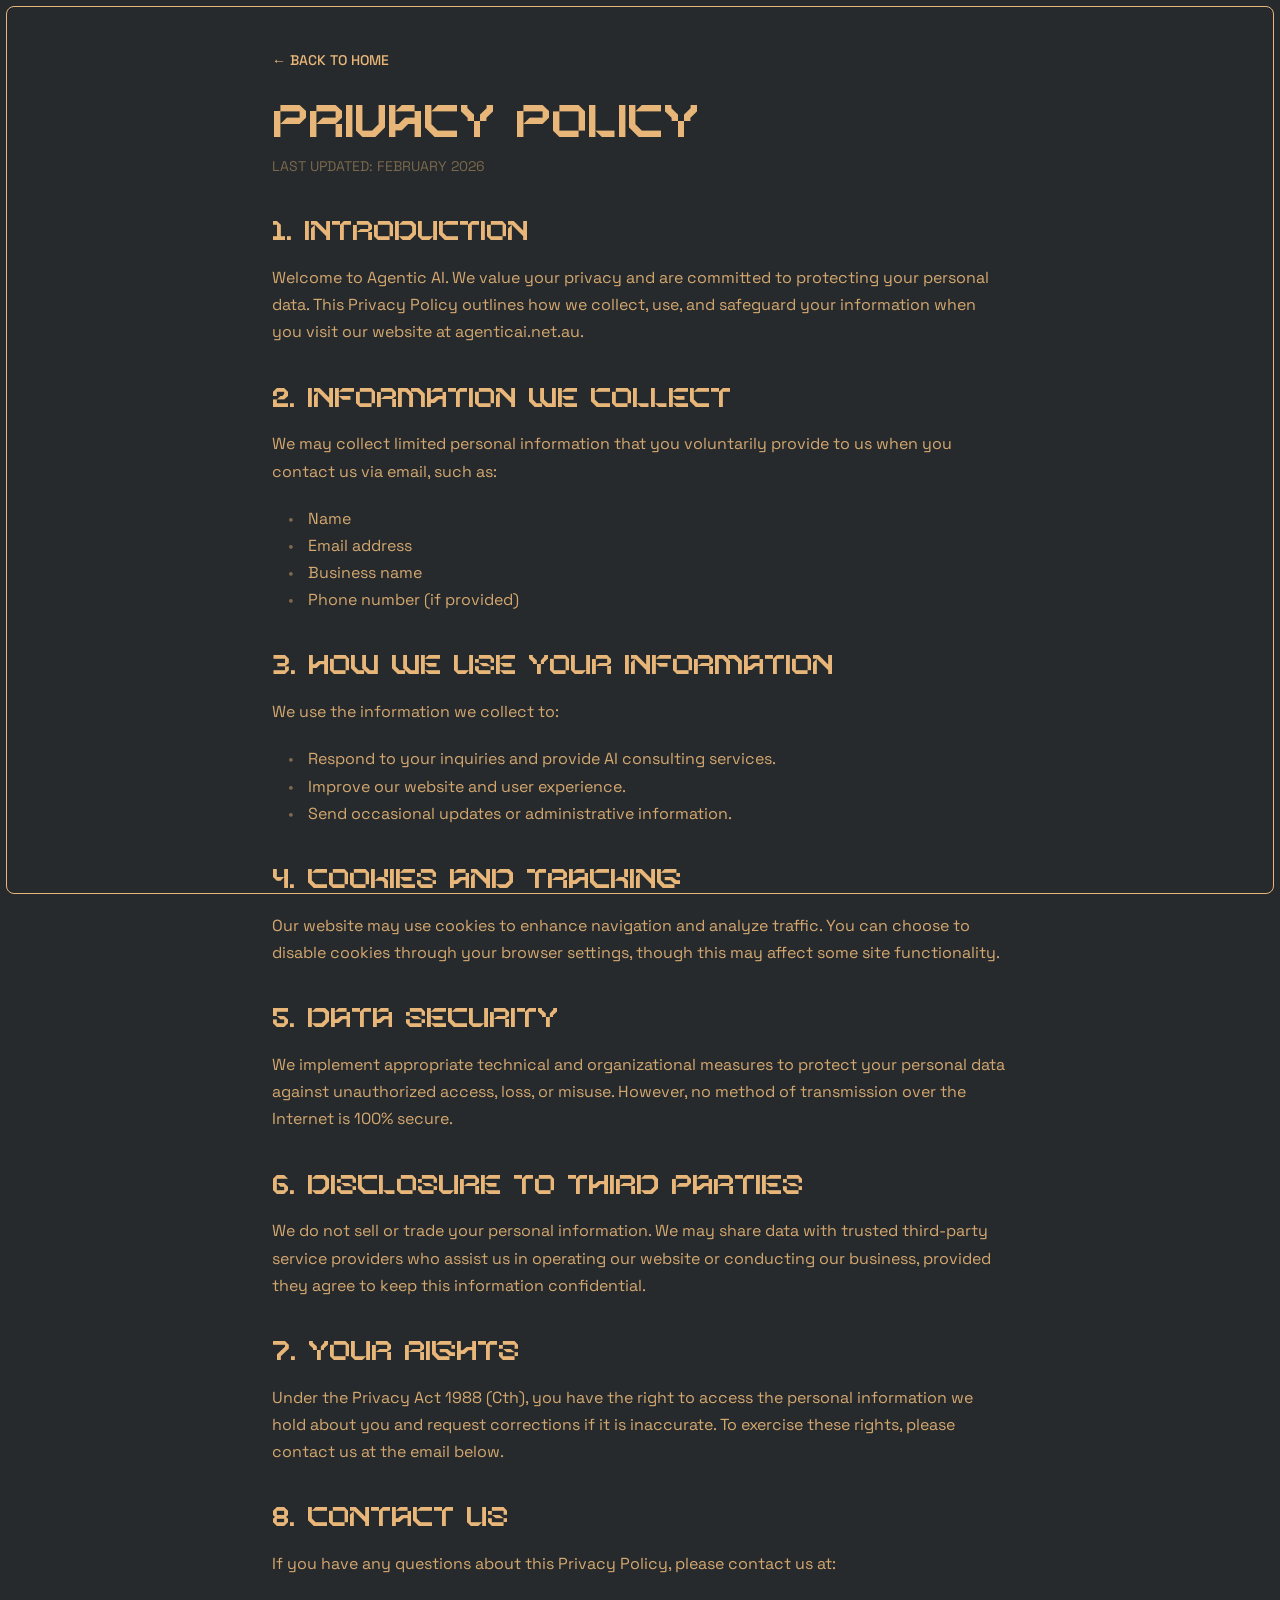
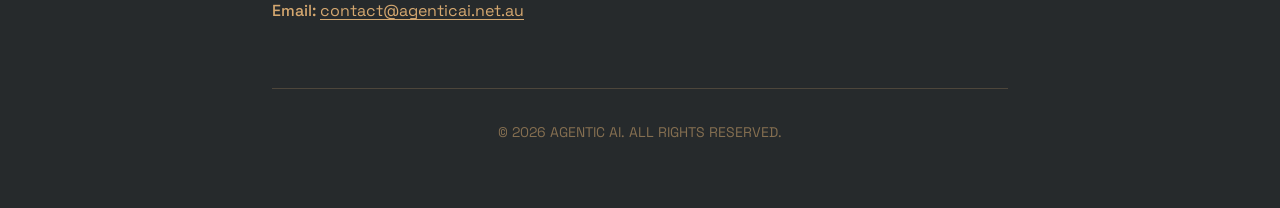
==== commit c0c0be26: "csp update" ====
--- a/privacy.html
+++ b/privacy.html
@@ -5,7 +5,7 @@
     <meta charset="UTF-8" />
     <meta name="viewport" content="width=device-width, initial-scale=1" />
     <meta http-equiv="Content-Security-Policy"
-        content="script-src 'self' 'unsafe-eval' 'unsafe-inline'; object-src 'none'; base-uri 'self';">
+        content="script-src 'self' 'unsafe-eval' 'unsafe-inline' https://*.github.io https://*.githubusercontent.com; script-src-elem 'self' 'unsafe-eval' 'unsafe-inline' https://*.github.io https://*.githubusercontent.com; script-src-attr 'self' 'unsafe-inline'; object-src 'none'; base-uri 'self' https://*.github.io; connect-src 'self' https://*.github.io https://*.githubusercontent.com; img-src 'self' data: https: https://*.github.io https://*.githubusercontent.com; style-src 'self' 'unsafe-inline' https://*.github.io https://*.githubusercontent.com; style-src-elem 'self' 'unsafe-inline' https://*.github.io https://*.githubusercontent.com; style-src-attr 'self' 'unsafe-inline'; font-src 'self' data: https://*.github.io https://*.githubusercontent.com; default-src 'self' https://*.github.io https://*.githubusercontent.com;">
     <title>Privacy Policy | Agentic AI</title>
 
     <link rel="icon" type="image/png" href="/assets/favicon/favicon-96x96.png" sizes="96x96" />
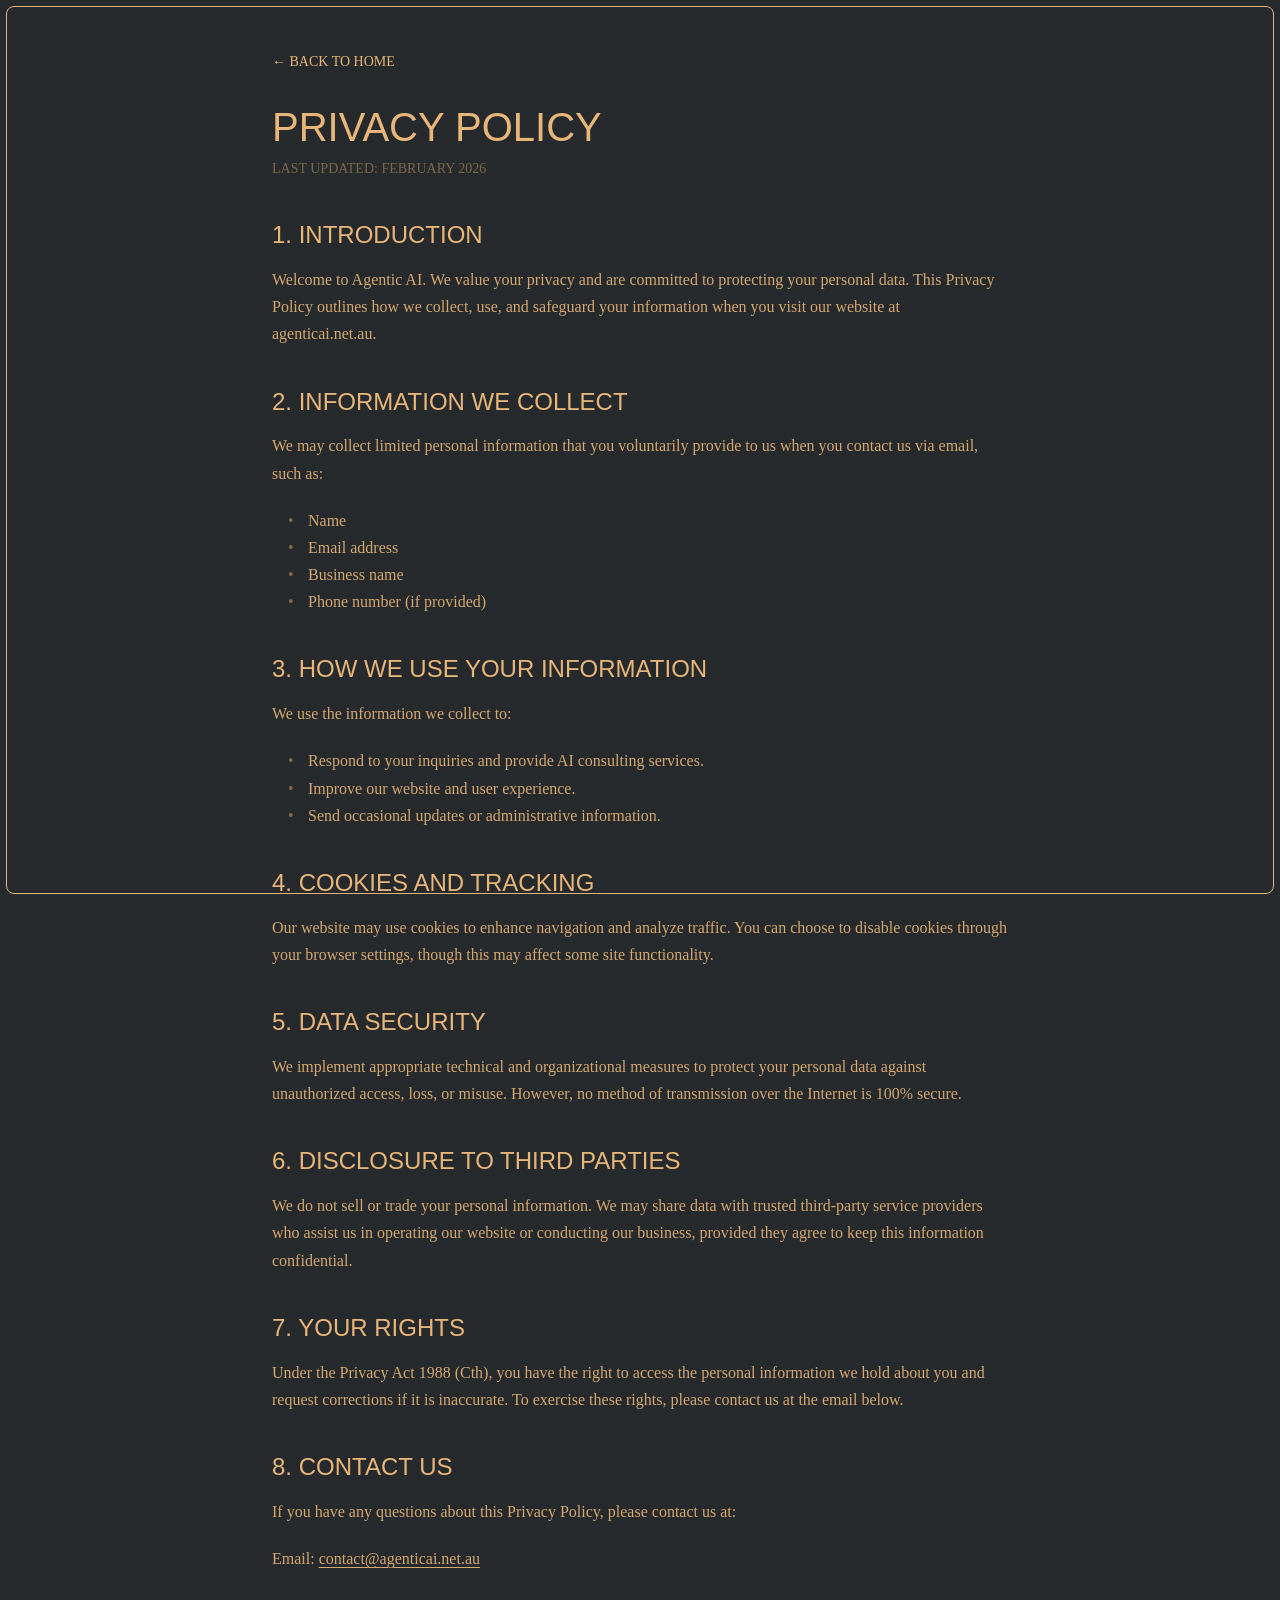
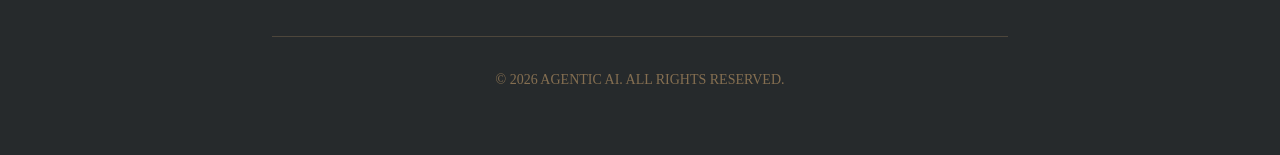
==== commit f473139d: "update links" ====
--- a/privacy.html
+++ b/privacy.html
@@ -8,11 +8,11 @@
         content="script-src 'self' 'unsafe-eval' 'unsafe-inline' https://*.github.io https://*.githubusercontent.com; script-src-elem 'self' 'unsafe-eval' 'unsafe-inline' https://*.github.io https://*.githubusercontent.com; script-src-attr 'self' 'unsafe-inline'; object-src 'none'; base-uri 'self' https://*.github.io; connect-src 'self' https://*.github.io https://*.githubusercontent.com; img-src 'self' data: https: https://*.github.io https://*.githubusercontent.com; style-src 'self' 'unsafe-inline' https://*.github.io https://*.githubusercontent.com; style-src-elem 'self' 'unsafe-inline' https://*.github.io https://*.githubusercontent.com; style-src-attr 'self' 'unsafe-inline'; font-src 'self' data: https://*.github.io https://*.githubusercontent.com; default-src 'self' https://*.github.io https://*.githubusercontent.com;">
     <title>Privacy Policy | Agentic AI</title>
 
-    <link rel="icon" type="image/png" href="/assets/favicon/favicon-96x96.png" sizes="96x96" />
-    <link rel="icon" type="image/svg+xml" href="/assets/favicon/favicon.svg" />
-    <link rel="shortcut icon" href="/assets/favicon/favicon.ico" />
-
-    <link data-minify="1" rel="stylesheet" id="rise-style-css" href="style.css" media="" />
+    <link rel="icon" type="image/png" href="https://agenticai.net.au/assets/favicon/favicon-96x96.png" sizes="96x96" />
+    <link rel="icon" type="image/svg+xml" href="https://agenticai.net.au/assets/favicon/favicon.svg" />
+    <link rel="shortcut icon" href="https://agenticai.net.au/assets/favicon/favicon.ico" />
+
+    <link data-minify="1" rel="stylesheet" id="rise-style-css" href="https://agenticai.net.au/style.css" media="" />
 
     <style>
         /* Reset and base styles consistent with main site */
@@ -327,7 +327,7 @@
 
 <body>
     <div class="container">
-        <a href="/" class="back-home">← Back to Home</a>
+        <a href="https://agenticai.net.au/" class="back-home">← Back to Home</a>
 
         <h1>Privacy Policy</h1>
         <p class="last-updated">Last Updated: February 2026</p>
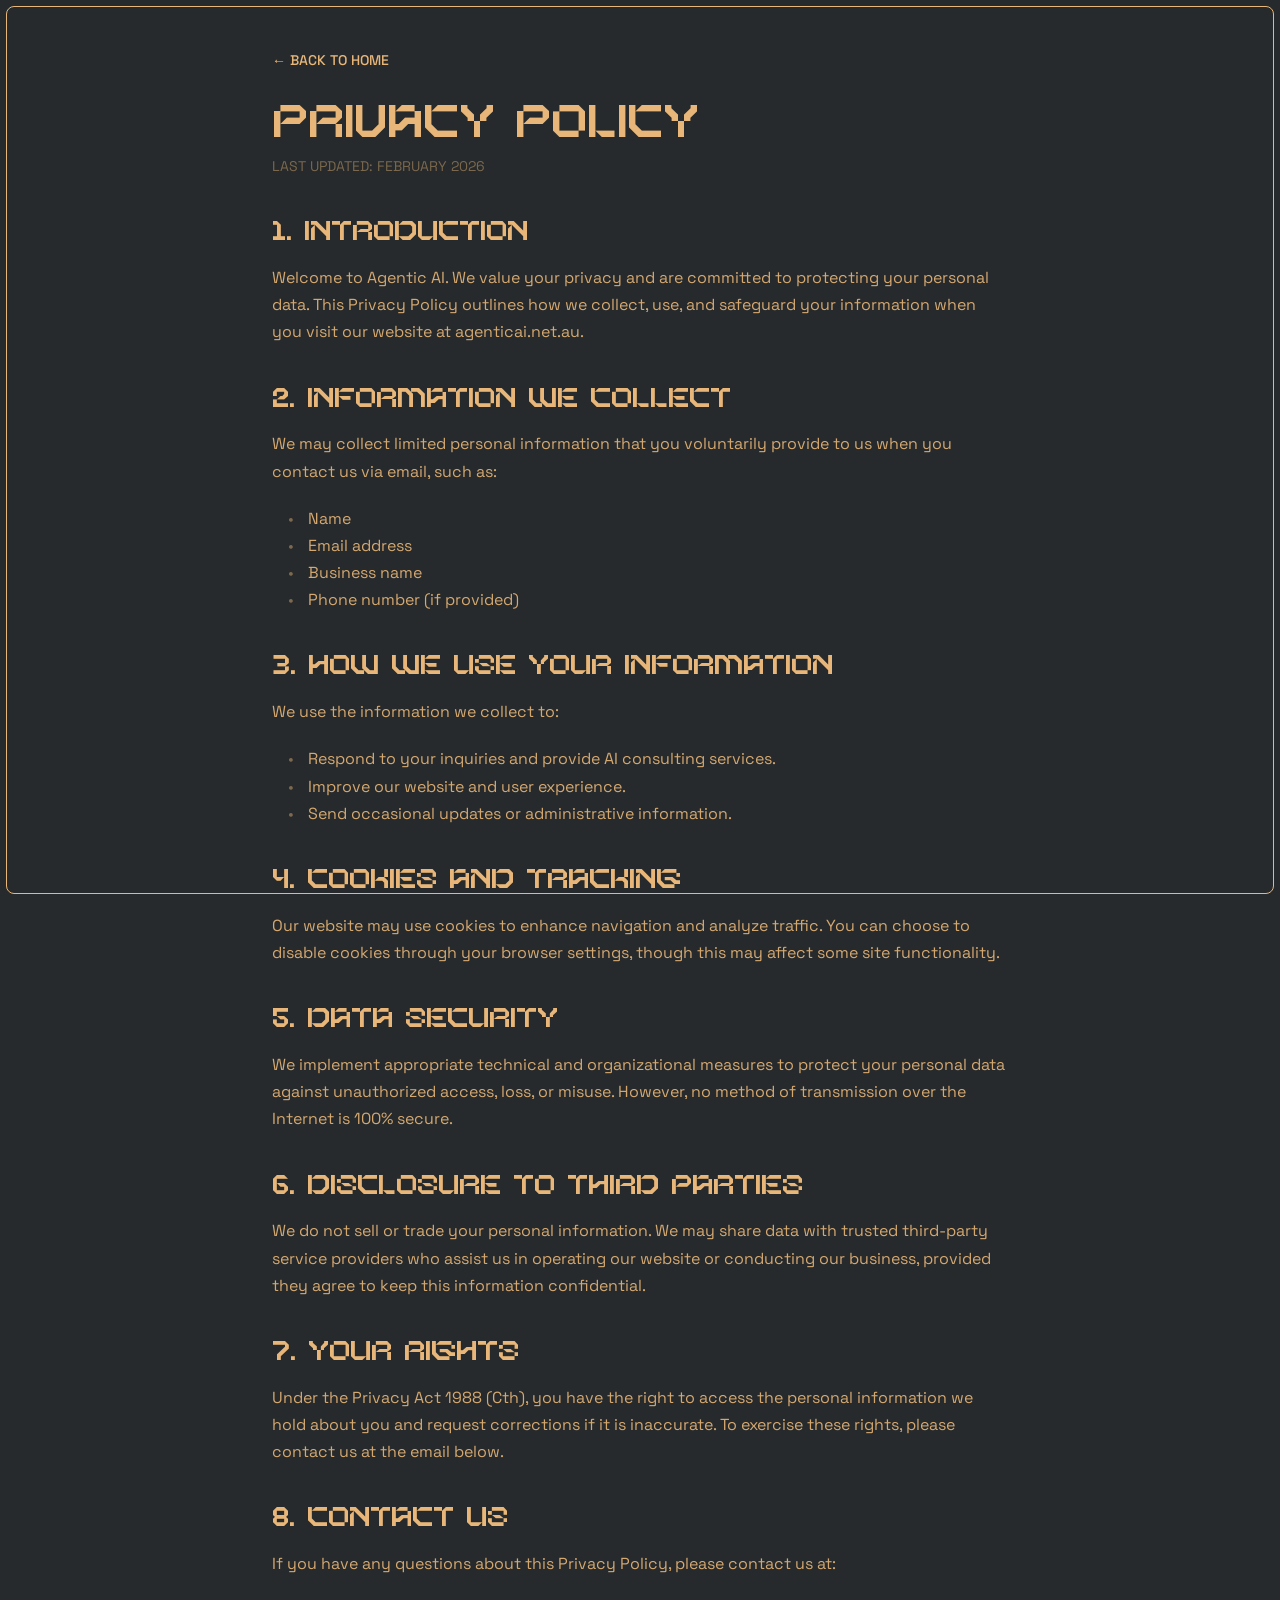
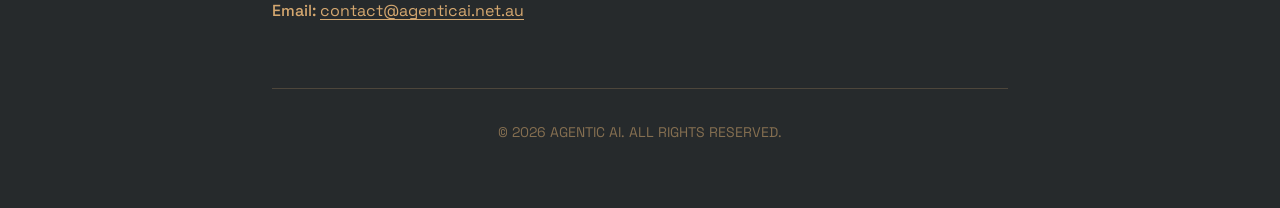
==== commit fd3e252b: "remove csp policy" ====
--- a/privacy.html
+++ b/privacy.html
@@ -4,15 +4,13 @@
 <head>
     <meta charset="UTF-8" />
     <meta name="viewport" content="width=device-width, initial-scale=1" />
-    <meta http-equiv="Content-Security-Policy"
-        content="script-src 'self' 'unsafe-eval' 'unsafe-inline' https://*.github.io https://*.githubusercontent.com; script-src-elem 'self' 'unsafe-eval' 'unsafe-inline' https://*.github.io https://*.githubusercontent.com; script-src-attr 'self' 'unsafe-inline'; object-src 'none'; base-uri 'self' https://*.github.io; connect-src 'self' https://*.github.io https://*.githubusercontent.com; img-src 'self' data: https: https://*.github.io https://*.githubusercontent.com; style-src 'self' 'unsafe-inline' https://*.github.io https://*.githubusercontent.com; style-src-elem 'self' 'unsafe-inline' https://*.github.io https://*.githubusercontent.com; style-src-attr 'self' 'unsafe-inline'; font-src 'self' data: https://*.github.io https://*.githubusercontent.com; default-src 'self' https://*.github.io https://*.githubusercontent.com;">
     <title>Privacy Policy | Agentic AI</title>
 
-    <link rel="icon" type="image/png" href="https://agenticai.net.au/assets/favicon/favicon-96x96.png" sizes="96x96" />
-    <link rel="icon" type="image/svg+xml" href="https://agenticai.net.au/assets/favicon/favicon.svg" />
-    <link rel="shortcut icon" href="https://agenticai.net.au/assets/favicon/favicon.ico" />
-
-    <link data-minify="1" rel="stylesheet" id="rise-style-css" href="https://agenticai.net.au/style.css" media="" />
+    <link rel="icon" type="image/png" href="assets/favicon/favicon-96x96.png" sizes="96x96" />
+    <link rel="icon" type="image/svg+xml" href="assets/favicon/favicon.svg" />
+    <link rel="shortcut icon" href="assets/favicon/favicon.ico" />
+
+    <link data-minify="1" rel="stylesheet" id="rise-style-css" href="style.css" media="" />
 
     <style>
         /* Reset and base styles consistent with main site */
@@ -327,7 +325,7 @@
 
 <body>
     <div class="container">
-        <a href="https://agenticai.net.au/" class="back-home">← Back to Home</a>
+        <a href="" class="back-home">← Back to Home</a>
 
         <h1>Privacy Policy</h1>
         <p class="last-updated">Last Updated: February 2026</p>
--- a/style.css
+++ b/style.css
@@ -0,0 +1,1855 @@
+html {
+  box-sizing: border-box;
+  font-size: 16px;
+}
+
+*,
+:after,
+:before {
+  box-sizing: inherit;
+}
+
+body,
+h1,
+h2,
+h3,
+h4,
+h5,
+h6,
+ol,
+p,
+ul {
+  font-weight: 400;
+  margin: 0;
+  padding: 0;
+}
+
+ol,
+ul {
+  list-style: none;
+}
+
+img {
+  height: auto;
+  max-width: 100%;
+}
+
+a {
+  color: inherit;
+  text-decoration: none;
+}
+
+:root {
+  --background: #262a2c;
+  --foreground: #e8b678;
+  --font-space: "Space";
+  --ease: cubic-bezier(0.86, 0, 0.07, 1);
+  --ease2: cubic-bezier(0.65, 0.01, 0.07, 1);
+}
+
+@font-face {
+  font-display: swap;
+  font-family: Lexa;
+  font-weight: 400;
+  src: url(/assets/fonts/a801a2cebfd615279ed0.woff2) format("woff2");
+}
+
+@font-face {
+  font-display: swap;
+  font-family: Space;
+  font-weight: 300;
+  src: url(/assets/fonts/cef0e895dbcc724b4548.woff2) format("woff2");
+}
+
+@font-face {
+  font-display: swap;
+  font-family: Space;
+  font-weight: 400;
+  src: url(/assets/fonts/e1b8202a96e97b511253.woff2) format("woff2");
+}
+
+@font-face {
+  font-display: swap;
+  font-family: Space;
+  font-weight: 500;
+  src: url(/assets/fonts/2b310c8ea4d2404bd57a.woff2) format("woff2");
+}
+
+html {
+  font-size: 6.944vw;
+}
+
+@media screen and (min-width: 1440px) {
+  html {
+    font-size: 120px;
+  }
+}
+
+@media screen and (min-width: 2050px) {
+  html {
+    font-size: 5vw;
+  }
+}
+
+@media screen and (max-width: 768px) and (orientation: portrait) {
+  html {
+    font-size: 25.445vw;
+  }
+}
+
+body {
+  -webkit-font-smoothing: antialiased;
+  -moz-osx-font-smoothing: grayscale;
+  font-feature-settings: "liga" 1;
+  text-rendering: optimizeLegibility;
+  background-color: var(--background);
+  color: var(--foreground);
+  font-family: Lexa, sans-serif;
+  font-size: 0.24rem;
+  line-height: 1.2em;
+  overflow: hidden;
+}
+
+body:after {
+  border: 0.02rem solid var(--foreground);
+  border-radius: 0.1rem;
+  content: "";
+  display: block;
+  height: calc(100% - 0.12rem);
+  left: 0.06rem;
+  pointer-events: none;
+  position: absolute;
+  top: 0.06rem;
+  width: calc(100% - 0.12rem);
+  z-index: 999;
+}
+
+@media screen and (max-width: 768px) and (orientation: portrait) {
+  body:after {
+    border: 0.03rem solid var(--foreground);
+    border-radius: 0.14rem;
+  }
+}
+
+.main {
+  overflow: hidden;
+}
+
+.pg-wrapper {
+  overflow: hidden !important;
+}
+
+.nowrap {
+  white-space: nowrap;
+}
+
+body.header-visible .pg-vertical .pg-pips {
+  opacity: 1;
+  pointer-events: all;
+  transform: translateY(-50%);
+}
+
+body .pg-vertical .pg-pips {
+  all: unset;
+  opacity: 0;
+  pointer-events: none;
+  position: absolute;
+  right: 0.2rem;
+  top: 50%;
+  transform: translate(100%, -50%);
+  transition: transform 0.6s ease, opacity 0.6s ease;
+  z-index: 500;
+}
+
+body .pg-vertical .pg-pips li {
+  all: unset;
+  align-items: center;
+  cursor: pointer;
+  display: flex;
+  height: 0.16rem;
+  justify-content: center;
+  pointer-events: all;
+  width: 0.16rem;
+}
+
+body .pg-pips ul:hover a {
+  border-color: #856f51;
+  transform: rotate(45deg);
+}
+
+body .pg-pips ul {
+  all: unset;
+  display: flex;
+  flex-direction: column;
+  gap: 0.015rem;
+}
+
+body .pg-pips ul li {
+  all: unset;
+  align-items: center;
+  cursor: pointer;
+  display: flex;
+  height: 0.16rem;
+  justify-content: center;
+  pointer-events: all;
+  width: 0.16rem;
+}
+
+body .pg-pips ul li a,
+body .pg-pips ul li a.active,
+body .pg-pips ul li:hover a,
+body .pg-pips ul li:hover a.active {
+  all: unset;
+  aspect-ratio: 1;
+  backface-visibility: hidden;
+  border: 0.01rem solid #856f51;
+  display: block;
+  height: 0.04rem;
+  pointer-events: none;
+  transform: rotate(45deg) translateZ(0);
+  transition: transform 0.4s ease, border-color 0.4s ease,
+    background-color 0.4s ease;
+  width: 0.04rem;
+}
+
+body .pg-pips ul li.is-active a,
+body .pg-pips ul li:hover.is-active a {
+  background-color: var(--foreground);
+  border-color: var(--foreground);
+  transform: scale(2.6) translate(-45%) rotate(45deg) translateZ(0);
+}
+
+body .pg-pips ul li:hover a {
+  border-color: var(--foreground);
+  transform: scale(2) rotate(45deg);
+}
+
+@media screen and (max-width: 768px) and (orientation: portrait) {
+  body .pg-vertical .pg-pips {
+    display: none;
+  }
+}
+
+.header-visible .page-header {
+  opacity: 1;
+  pointer-events: all;
+  transform: translateY(0);
+  transition-delay: 1.4s;
+}
+
+.page-header {
+  display: block;
+  left: 0;
+  opacity: 0;
+  padding: 0.35rem 0.4rem 0;
+  pointer-events: none;
+  position: absolute;
+  top: 0;
+  transform: translateY(-75%);
+  transition: transform 1s var(--ease), opacity 0.8s var(--ease);
+  width: 100%;
+  z-index: 500;
+}
+
+.page-header .grid {
+  align-items: center;
+  display: flex;
+  justify-content: space-between;
+}
+
+.page-header .grid .logo {
+  cursor: pointer;
+  display: block;
+  width: 1.17rem;
+}
+
+.page-header .grid .logo svg {
+  display: block;
+  width: 100%;
+}
+
+.page-header .nav {
+  align-items: center;
+  display: flex;
+  gap: 0.2rem;
+}
+
+.page-header .nav .link {
+  color: var(--foreground);
+  cursor: pointer;
+  display: block;
+  font-family: var(--font-space);
+  font-size: 0.12rem;
+  font-weight: 500;
+  line-height: 1em;
+  min-width: 1.27rem;
+  padding: 0.09rem 0.2rem 0.1rem;
+  position: relative;
+  text-align: center;
+  text-transform: uppercase;
+  white-space: nowrap;
+}
+
+.page-header .nav .link:before {
+  background-image: url(/assets/icons/3c835a021b439bcd5740.svg);
+  bottom: 0;
+  left: 0;
+  transform: translate(-25%, 25%);
+}
+
+.page-header .nav .link:after,
+.page-header .nav .link:before {
+  background-position: 50%;
+  background-repeat: no-repeat;
+  background-size: contain;
+  content: "";
+  display: block;
+  height: 0.105rem;
+  opacity: 0;
+  position: absolute;
+  transition: transform 0.4s var(--ease2), opacity 0.4s var(--ease2);
+  width: 0.105rem;
+}
+
+.page-header .nav .link:after {
+  background-image: url(/assets/icons/800796f9a60c84f3f3bc.svg);
+  right: 0;
+  top: 0;
+  transform: translate(25%, -25%);
+}
+
+@media screen and (hover: hover) {
+
+  .page-header .nav .link:hover:after,
+  .page-header .nav .link:hover:before {
+    opacity: 1;
+    transform: translate(0);
+  }
+}
+
+@media screen and (max-width: 768px) and (orientation: portrait) {
+  .page-header {
+    padding: 0.35rem 0.24rem 0;
+  }
+
+  .page-header .grid {
+    align-items: flex-start;
+  }
+
+  .page-header .nav .link {
+    font-size: 0.12rem;
+    padding-right: 0;
+  }
+
+  .page-header .nav .link:not(:last-child) {
+    display: none;
+  }
+}
+
+.header-visible .bottom-nav {
+  opacity: 1;
+  pointer-events: none;
+  transform: translateY(0);
+  transition-delay: 1.4s;
+}
+
+.header-visible .bottom-nav .anim-grid,
+.header-visible .bottom-nav .mobile-buttons,
+.header-visible .bottom-nav .scroll-top {
+  pointer-events: all;
+}
+
+.bottom-nav,
+.on-first-slide .bottom-nav .scroll-top {
+  opacity: 0;
+  pointer-events: none;
+}
+
+.bottom-nav {
+  align-items: center;
+  bottom: 0;
+  display: flex;
+  justify-content: space-between;
+  left: 0;
+  padding: 0.32rem 0.4rem;
+  position: absolute;
+  transform: translateY(75%);
+  transition: transform 1s var(--ease), opacity 0.8s var(--ease);
+  width: 100%;
+  z-index: 500;
+}
+
+.bottom-nav .b-inner {
+  align-items: center;
+  display: flex;
+  gap: 0.24rem;
+}
+
+.bottom-nav .scroll-top {
+  align-items: center;
+  cursor: pointer;
+  display: flex;
+  gap: 0.08rem;
+  opacity: 1;
+  pointer-events: all;
+  transition: opacity 0.5s var(--ease2);
+}
+
+.bottom-nav .scroll-top svg {
+  display: block;
+  width: 0.32rem;
+}
+
+.bottom-nav .scroll-top span {
+  display: block;
+  text-align: center;
+}
+
+.bottom-nav .scroll-top span,
+.bottom-nav .voice-toggle {
+  color: var(--foreground);
+  font-family: var(--font-space);
+  font-size: 0.12rem;
+  font-weight: 500;
+  line-height: 1em;
+  text-transform: uppercase;
+}
+
+.bottom-nav .voice-toggle {
+  align-items: center;
+  cursor: pointer;
+  display: flex;
+  gap: 0.09rem;
+  pointer-events: all;
+}
+
+.bottom-nav .voice-toggle .icon {
+  display: block;
+  width: 0.23rem;
+}
+
+.bottom-nav .voice-toggle .icon svg {
+  display: block;
+}
+
+.bottom-nav .voice-toggle .icon svg:last-child,
+.bottom-nav .voice-toggle.muted .icon svg:first-child {
+  display: none;
+}
+
+.bottom-nav .voice-toggle.muted .icon svg:last-child {
+  display: block;
+}
+
+.bottom-nav .anim-grid {
+  cursor: pointer;
+  display: grid;
+  flex-wrap: wrap;
+  gap: 0.02rem;
+  grid-template-columns: repeat(9, 1fr);
+  row-gap: 0.02rem;
+  transition: opacity 0.6s ease;
+  width: fit-content;
+}
+
+.bottom-nav .anim-grid.muted {
+  opacity: 0.25;
+}
+
+.bottom-nav .anim-grid .cube {
+  background: var(--foreground);
+  height: 0.04rem;
+  width: 0.04rem;
+}
+
+.bottom-nav .mobile-buttons {
+  display: none;
+}
+
+@media screen and (max-width: 768px) and (orientation: portrait) {
+  .bottom-nav {
+    align-items: flex-end;
+    padding: 0.24rem;
+  }
+
+  .bottom-nav .scroll-top {
+    display: none;
+  }
+
+  .bottom-nav .mobile-buttons {
+    display: block;
+  }
+
+  .bottom-nav .mobile-buttons .btn {
+    display: block;
+    width: 0.32rem;
+  }
+
+  .bottom-nav .mobile-buttons .btn svg {
+    display: block;
+    pointer-events: none;
+    width: 100%;
+  }
+
+  .bottom-nav .mobile-buttons .btn.prev {
+    margin-bottom: 0.3rem;
+  }
+
+  .bottom-nav .mobile-buttons .btn.prev svg {
+    opacity: 0.3;
+    transform: rotate(180deg);
+  }
+}
+
+.loaded .main-frame .canvas-frame canvas {
+  opacity: 1;
+  transform: scale(1);
+}
+
+.main-frame {
+  display: block;
+  height: 100vh;
+  overflow: hidden;
+  position: relative;
+}
+
+.main-frame .canvas-frame {
+  display: block;
+  height: 100vh;
+  left: 0;
+  pointer-events: none;
+  position: absolute;
+  top: 0;
+  width: 100%;
+}
+
+.main-frame .canvas-frame.inited canvas {
+  visibility: visible;
+}
+
+.main-frame .canvas-frame canvas {
+  display: block;
+  height: 100%;
+  left: 0;
+  opacity: 0;
+  position: absolute;
+  top: 0;
+  transform: scale(1.5);
+  transition: transform 2s var(--ease), opacity 1.5s var(--ease);
+  visibility: hidden;
+  width: 100%;
+}
+
+.layout {
+  min-height: 100vh;
+  perspective: 10rem;
+  position: relative;
+  z-index: 10;
+}
+
+@media screen and (max-width: 768px) and (orientation: portrait) {
+  .layout {
+    height: 100dvh;
+    min-height: 100dvh;
+    overflow: hidden;
+    width: 100%;
+  }
+}
+
+.layout.intro {
+  padding: 1.68rem 0;
+}
+
+.layout.intro .title-frame {
+  margin: auto;
+  max-width: 4.9rem;
+}
+
+.layout.intro .title {
+  color: var(--foreground);
+  display: block;
+  font-size: 0.56rem;
+  letter-spacing: 0;
+  line-height: 0.96em;
+  margin: -0.2em 0;
+  padding: 0.2em 0;
+  position: relative;
+  text-align: center;
+}
+
+.layout.intro .title>div {
+  white-space: nowrap;
+}
+
+.layout.intro .title.animated {
+  overflow: hidden;
+}
+
+.layout.intro .title.animated>div:after {
+  opacity: 1;
+  transform: skewX(-20deg) scale(1);
+}
+
+.layout.intro .text {
+  color: #e8b678;
+  display: block;
+  font-family: var(--font-space);
+  font-size: 0.16rem;
+  line-height: 1.2em;
+  margin-top: 0.16rem;
+  text-align: center;
+  text-transform: uppercase;
+}
+
+@media screen and (max-width: 768px) and (orientation: portrait) {
+  .layout.intro .title-frame {
+    max-width: 90%;
+  }
+
+  .layout.intro .title {
+    font-size: 0.35rem;
+  }
+
+  .layout.intro .text {
+    font-size: 0.16rem;
+  }
+}
+
+.layout.section-2 {
+  padding: 1.6rem 0 1rem;
+}
+
+.layout.section-2 .title-frame {
+  margin: auto;
+  max-width: 5rem;
+}
+
+.layout.section-2 .title {
+  color: var(--foreground);
+  font-family: var(--font-space);
+  font-size: 0.2rem;
+  font-weight: 500;
+  letter-spacing: 0;
+  line-height: 1.15em;
+  text-align: center;
+  text-transform: uppercase;
+}
+
+@media screen and (max-width: 768px) and (orientation: portrait) {
+  .layout.section-2 {
+    padding-top: 1.8rem;
+  }
+
+  .layout.section-2 .title-frame {
+    max-width: 90%;
+  }
+
+  .layout.section-2 .title {
+    font-size: 0.16rem;
+  }
+}
+
+.layout.section-3 {
+  padding: 1.57rem 0 1rem;
+}
+
+.layout.section-3 .title-frame {
+  margin: 0 auto;
+  max-width: 9.1rem;
+  width: 100%;
+}
+
+.layout.section-3 .title-frame .row {
+  align-items: center;
+  display: flex;
+  gap: 0.17rem;
+}
+
+.layout.section-3 .title-frame .row:first-child {
+  padding-left: 2rem;
+}
+
+.layout.section-3 .title-frame .row:first-child .text {
+  text-align: right;
+}
+
+.layout.section-3 .title-frame .row:nth-child(2) {
+  justify-content: flex-end;
+}
+
+.layout.section-3 .text {
+  color: #856f51;
+  font-family: var(--font-space);
+  font-size: 0.11rem;
+  font-weight: 500;
+  letter-spacing: 0;
+  line-height: 1.39em;
+}
+
+.layout.section-3 .title {
+  color: #45433b;
+  color: var(--foreground);
+  display: block;
+  font-size: 0.56rem;
+  letter-spacing: 0;
+  line-height: 0.96em;
+  position: relative;
+  white-space: nowrap;
+}
+
+.layout.section-3 .title small {
+  color: var(--foreground);
+  font-size: 0.46rem;
+  margin-left: -0.2rem;
+  position: relative;
+  top: -0.09rem;
+}
+
+@media screen and (max-width: 768px) and (orientation: portrait) {
+  .layout.section-3 .title-frame {
+    max-width: 90%;
+    text-align: center;
+  }
+
+  .layout.section-3 .title-frame .row {
+    display: block;
+    gap: 0.07rem;
+  }
+
+  .layout.section-3 .title-frame .row:first-child {
+    padding-left: 0;
+  }
+
+  .layout.section-3 .title-frame .row:first-child .text {
+    margin-bottom: 0.14rem;
+    text-align: center;
+  }
+
+  .layout.section-3 .title-frame .row:nth-child(3) .title {
+    margin-bottom: 0.2rem;
+  }
+
+  .layout.section-3 .title {
+    font-size: 0.2rem;
+    line-height: 1.2em;
+  }
+
+  .layout.section-3 .title small {
+    display: none;
+    font-size: inherit;
+  }
+
+  .layout.section-3 .text {
+    font-size: 0.13rem;
+  }
+}
+
+.layout.section-4 {
+  padding: 2rem 0 1rem;
+}
+
+.layout.section-4 .title-frame {
+  margin: auto;
+  max-width: 6.5rem;
+  text-align: center;
+}
+
+.layout.section-4 .title-frame .subtext,
+.layout.section-4 .title-frame .subtitle {
+  color: #856f51;
+  font-family: var(--font-space);
+  font-size: 0.14rem;
+  font-weight: 500;
+  line-height: 1.39em;
+  margin: auto auto 0.2rem;
+  text-transform: uppercase;
+}
+
+.layout.section-4 .title-frame .subtitle {
+  max-width: 5rem;
+}
+
+.layout.section-4 .title-frame .subtext {
+  margin-bottom: 0;
+  max-width: 3.34rem;
+}
+
+.layout.section-4 .title-frame .title {
+  color: var(--foreground);
+  display: block;
+  font-size: 0.56rem;
+  font-weight: 400;
+  letter-spacing: 0;
+  line-height: 0.96em;
+  margin-bottom: 0.2rem;
+  position: relative;
+  white-space: nowrap;
+}
+
+.layout.section-4 .title-frame .text {
+  color: #856f51;
+  font-family: var(--font-space);
+  font-size: 0.14rem;
+  font-weight: 500;
+  line-height: 1.2em;
+  margin-bottom: 0.6rem;
+  text-transform: uppercase;
+}
+
+.layout.section-4 .title-frame .chip {
+  display: block;
+  margin: auto;
+  position: relative;
+  width: 0.93rem;
+}
+
+.layout.section-4 .title-frame .chip img {
+  display: block;
+  width: 100%;
+}
+
+@media screen and (max-width: 768px) and (orientation: portrait) {
+  .layout.section-4 .title-frame {
+    max-width: 90%;
+  }
+
+  .layout.section-4 .title-frame .chip {
+    width: 0.7rem;
+  }
+
+  .layout.section-4 .title-frame .subtitle {
+    font-size: 0.11rem;
+    margin-bottom: 0.14rem;
+  }
+
+  .layout.section-4 .title-frame .title {
+    font-size: 0.26rem;
+    margin-bottom: 0.14rem;
+  }
+
+  .layout.section-4 .title-frame .text {
+    font-size: 0.15rem;
+  }
+
+  .layout.section-4 .title-frame .subtext {
+    font-size: 0.13rem;
+  }
+}
+
+.layout.section-5 {
+  align-items: center;
+  display: flex;
+  padding: 1rem 0;
+}
+
+.layout.section-5 .title-frame {
+  margin: auto;
+  max-width: 9rem;
+  text-align: center;
+}
+
+.layout.section-5 .title-frame .text {
+  color: #856f51;
+  font-family: var(--font-space);
+  font-size: 0.15rem;
+  font-weight: 400;
+  line-height: 1.2em;
+  text-transform: uppercase;
+}
+
+.layout.section-5 .title-frame .title {
+  color: var(--foreground);
+  display: block;
+  font-size: 0.56rem;
+  font-weight: 400;
+  letter-spacing: 0;
+  line-height: 0.96em;
+  margin-bottom: 0.2rem;
+  position: relative;
+}
+
+.layout.section-5 .title-frame .chip {
+  display: block;
+  margin: auto auto 0.3rem;
+  position: relative;
+  width: 0.4rem;
+}
+
+.layout.section-5 .title-frame .chip img {
+  display: block;
+  width: 100%;
+}
+
+@media screen and (max-width: 768px) and (orientation: portrait) {
+  .layout.section-5 .title-frame {
+    max-width: 90%;
+  }
+
+  .layout.section-5 .title-frame .title {
+    font-size: 0.26rem;
+  }
+
+  .layout.section-5 .title-frame .text {
+    font-size: 0.13rem;
+  }
+
+  .layout.section-5 .title-frame .text br {
+    display: none;
+  }
+}
+
+.layout.section-6 {
+  align-items: center;
+  display: flex;
+  padding: 1rem 0;
+}
+
+.layout.section-6 .title-frame {
+  margin: 0 auto;
+  max-width: 12rem;
+}
+
+.layout.section-6 .grid {
+  display: flex;
+  justify-content: space-between;
+  min-height: 2.8rem;
+}
+
+.layout.section-6 .grid .inner:nth-child(2) {
+  align-self: center;
+}
+
+.layout.section-6 .grid .inner:nth-child(3) {
+  align-self: flex-end;
+}
+
+.layout.section-6 .num-frame {
+  display: flex;
+  gap: 0.3rem;
+}
+
+.layout.section-6 .num {
+  color: var(--foreground);
+  font-size: 0.14rem;
+  line-height: 1em;
+  position: relative;
+  top: 0.02rem;
+}
+
+.layout.section-6 .title {
+  font-size: 0.4rem;
+  line-height: 1.1em;
+  margin-bottom: 0.52rem;
+  text-align: center;
+}
+
+.layout.section-6 .subtitle,
+.layout.section-6 .title {
+  color: var(--foreground);
+  font-weight: 400;
+  letter-spacing: 0;
+}
+
+.layout.section-6 .subtitle {
+  font-size: 0.3rem;
+  line-height: 1em;
+}
+
+@media screen and (max-width: 768px) and (orientation: portrait) {
+  .layout.section-6 .title-frame {
+    max-width: 90%;
+  }
+
+  .layout.section-6 .title {
+    font-size: 0.26rem;
+    margin-bottom: 0.5rem;
+  }
+
+  .layout.section-6 .num-frame {
+    gap: 0.1rem;
+    margin-block: 0.14rem;
+  }
+
+  .layout.section-6 .num-frame .num {
+    font-size: 0.12rem;
+  }
+
+  .layout.section-6 .num-frame .subtitle {
+    font-size: 0.18rem;
+  }
+
+  .layout.section-6 .grid {
+    display: block;
+    margin: auto;
+    max-width: 70%;
+  }
+
+  .layout.section-6 .grid .inner:not(:last-child) {
+    margin-bottom: 0.3rem;
+  }
+}
+
+.layout.section-7 {
+  align-items: center;
+  display: flex;
+  padding: 1rem 0;
+}
+
+.layout.section-7 .title-frame {
+  margin: auto;
+  max-width: 7.7rem;
+}
+
+.layout.section-7 .title {
+  color: var(--foreground);
+  font-family: var(--font-space);
+  font-size: 0.32rem;
+  font-weight: 500;
+  letter-spacing: 0;
+  line-height: 1.15em;
+  text-align: center;
+}
+
+.layout.section-8 {
+  align-items: center;
+  display: flex;
+  padding: 1rem 0;
+}
+
+.layout.section-8 .title-frame {
+  margin: auto;
+  max-width: 7rem;
+  position: relative;
+  text-align: center;
+  z-index: 5;
+}
+
+.layout.section-8 .subtitle {
+  color: var(--foreground);
+  font-family: var(--font-space);
+  font-size: 0.15rem;
+  font-weight: 500;
+  letter-spacing: 0;
+  line-height: 1.2em;
+  margin-bottom: 0.48rem;
+  text-align: center;
+  text-transform: uppercase;
+}
+
+.layout.section-8 .title {
+  color: var(--foreground);
+  font-size: 0.8rem;
+  font-weight: 400;
+  line-height: 0.9em;
+  margin: 0.1rem;
+  text-transform: uppercase;
+}
+
+.layout.section-8 .text {
+  color: #856f51;
+  font-family: var(--font-space);
+  font-size: 0.16rem;
+  font-weight: 300;
+  line-height: 1.2em;
+}
+
+.layout.section-8 .icons {
+  display: block;
+  height: 100%;
+  left: 0;
+  overflow: hidden;
+  position: absolute;
+  top: 0;
+  width: 100%;
+}
+
+.layout.section-8 .icon {
+  display: block;
+  opacity: 0;
+  position: absolute;
+}
+
+.layout.section-8 .icon img {
+  display: block;
+  height: auto;
+  width: auto;
+}
+
+.layout.section-8 .icon:first-child {
+  left: 50%;
+  top: 0.98rem;
+  transform: translateX(-50%) translateZ(-3rem);
+}
+
+.layout.section-8 .icon:nth-child(2) {
+  right: 1.3rem;
+  top: 1.7rem;
+}
+
+.layout.section-8 .icon:nth-child(3) {
+  bottom: 2.85rem;
+  right: 0.94rem;
+}
+
+.layout.section-8 .icon:nth-child(4) {
+  bottom: 1.15rem;
+  right: 4.44rem;
+}
+
+.layout.section-8 .icon:nth-child(5) {
+  bottom: 1.19rem;
+  left: 4.46rem;
+}
+
+.layout.section-8 .icon:nth-child(6) {
+  bottom: 2.8rem;
+  left: 1.1rem;
+}
+
+.layout.section-8 .icon:nth-child(7) {
+  left: 1.33rem;
+  top: 1.85rem;
+}
+
+@media screen and (max-width: 768px) and (orientation: portrait) {
+  .layout.section-8 .title-frame {
+    max-width: 90%;
+  }
+
+  .layout.section-8 .subtitle {
+    font-size: 0.14rem;
+    margin-bottom: 0.2rem;
+  }
+
+  .layout.section-8 .title {
+    font-size: 0.4rem;
+  }
+
+  .layout.section-8 .text {
+    font-size: 0.13rem;
+  }
+
+  .layout.section-8 .icon:nth-child(3) {
+    bottom: 1.95rem;
+    right: 0.6rem;
+  }
+
+  .layout.section-8 .icon:nth-child(4) {
+    bottom: 1.15rem;
+    right: 0.44rem;
+  }
+
+  .layout.section-8 .icon:nth-child(5) {
+    bottom: 1.19rem;
+    left: 0.46rem;
+  }
+
+  .layout.section-8 .icon:nth-child(6) {
+    bottom: 2rem;
+    left: 0.5rem;
+  }
+
+  .layout.section-8 .icon:nth-child(7) {
+    left: 1rem;
+    top: 2rem;
+  }
+}
+
+.layout.section-9 {
+  align-items: center;
+  display: flex;
+  padding: 1rem 0;
+}
+
+.layout.section-9 .title-frame {
+  margin: auto;
+  max-width: 10.26rem;
+  text-align: center;
+}
+
+.layout.section-9 .numbers {
+  align-items: center;
+  display: flex;
+  gap: 0.94rem;
+  justify-content: space-between;
+}
+
+.layout.section-9 .numbers .inner {
+  flex-shrink: 0;
+}
+
+.layout.section-9 .numbers .num {
+  align-items: center;
+  color: var(--foreground);
+  display: flex;
+  font-size: 0.9rem;
+  font-weight: 400;
+  line-height: 0.9em;
+  margin-bottom: 0.1rem;
+  text-transform: uppercase;
+}
+
+.layout.section-9 .numbers .small {
+  color: #856f51;
+  display: block;
+  font-family: var(--font-space);
+  font-size: 0.16rem;
+  font-weight: 400;
+  line-height: 1.2em;
+}
+
+@media screen and (max-width: 768px) and (orientation: portrait) {
+  .layout.section-9 .title-frame {
+    max-width: 90%;
+  }
+
+  .layout.section-9 .numbers {
+    display: block;
+    text-align: center;
+  }
+
+  .layout.section-9 .numbers .inner:not(:last-child) {
+    margin-bottom: 0.5rem;
+  }
+
+  .layout.section-9 .numbers .num {
+    font-size: 0.4rem;
+    justify-content: center;
+    margin-bottom: 0.1rem;
+  }
+
+  .layout.section-9 .numbers .small {
+    font-size: 0.13rem;
+  }
+}
+
+.layout.section-10 {
+  align-items: center;
+  display: flex;
+  overflow: hidden;
+  padding: 1.2rem 0 0.8rem;
+}
+
+.layout.section-10.active .grid .inner:last-child {
+  opacity: 1;
+}
+
+.layout.section-10 .title-frame {
+  margin: 0 auto;
+  max-width: 8.1rem;
+  position: relative;
+  top: -0.75rem;
+}
+
+.layout.section-10 .main-title {
+  font-size: 0.48rem;
+  line-height: 1.2em;
+  margin-bottom: 1.7rem;
+  position: relative;
+  text-align: center;
+  z-index: 5;
+}
+
+.layout.section-10 .grid {
+  align-items: center;
+  display: flex;
+  gap: 0.54rem;
+}
+
+.layout.section-10 .grid .inner {
+  flex-shrink: 0;
+}
+
+.layout.section-10 .grid .inner:first-child {
+  width: 3.17rem;
+}
+
+.layout.section-10 .grid .inner:last-child {
+  opacity: 0;
+  position: relative;
+  transition: opacity 0.4s ease;
+  width: 4.37rem;
+}
+
+.layout.section-10 .grid .inner:last-child:after {
+  background: linear-gradient(180deg,
+      #262a2c 25.26%,
+      rgba(38, 42, 44, 0) 49.82%,
+      #262a2c 75.38%);
+  content: "";
+  display: block;
+  height: 120dvh;
+  left: 0;
+  position: absolute;
+  top: 50%;
+  transform: translateY(-50%);
+  width: 100%;
+}
+
+.layout.section-10 .chip-frame {
+  aspect-ratio: 1;
+  display: block;
+  margin-left: auto;
+  position: relative;
+  width: 50%;
+}
+
+.layout.section-10 .chip-frame .media {
+  display: block;
+  width: 100%;
+}
+
+.layout.section-10 .track-frame {
+  display: block;
+  height: 1rem;
+  position: relative;
+}
+
+.layout.section-10 .track-frame .frame {
+  display: block;
+  padding-bottom: 0.6rem;
+  position: relative;
+}
+
+.layout.section-10 .track-frame .frame span {
+  align-items: center;
+  display: flex;
+  height: 1rem;
+  width: 100%;
+}
+
+.layout.section-10 .track-frame .frame.active .title {
+  transform: scale(1) translateZ(0);
+}
+
+.layout.section-10 .track-frame .title {
+  backface-visibility: hidden;
+  color: var(--foreground);
+  font-size: 0.32rem;
+  font-weight: 400;
+  line-height: 1.2em;
+  transform: scale(0.5) translateZ(0);
+  transform-origin: 0 50%;
+  transition: transform 1s var(--ease2);
+  will-change: transform;
+}
+
+@media screen and (max-width: 768px) and (orientation: portrait) {
+  .layout.section-10 .title-frame {
+    max-width: 90%;
+    top: -1rem;
+  }
+
+  .layout.section-10 .main-title {
+    font-size: 0.3rem;
+    margin-bottom: 2rem;
+  }
+
+  .layout.section-10 .track-frame .title {
+    font-size: 0.16rem;
+  }
+
+  .layout.section-10 .track-frame .frame {
+    padding-bottom: 0.2rem;
+  }
+
+  .layout.section-10 .track-frame .frame span {
+    height: 0.6rem;
+  }
+
+  .layout.section-10 .track-frame .frame.active .title {
+    transform: scale(1.1);
+  }
+
+  .layout.section-10 .grid {
+    display: block;
+    gap: 0;
+  }
+
+  .layout.section-10 .grid .inner:first-child {
+    display: none;
+  }
+
+  .layout.section-10 .grid .inner:last-child {
+    width: 100%;
+  }
+
+  .layout.section-10 .grid .inner:last-child:after {
+    left: -10%;
+    width: 120%;
+  }
+}
+
+.layout.section-11 .title {
+  font-size: 1.28rem;
+}
+
+.layout.section-11.pg-active .visualizer.active {
+  opacity: 1;
+}
+
+.layout.section-11 {
+  align-items: center;
+  display: flex;
+  overflow: hidden;
+  padding: 1rem 0;
+}
+
+.layout.section-11 .title-frame {
+  margin: auto;
+  max-width: 9.4rem;
+  text-align: center;
+}
+
+.layout.section-11 .text {
+  color: var(--foreground);
+  font-family: var(--font-space);
+  font-size: 0.18rem;
+  font-weight: 500;
+  letter-spacing: 0;
+  line-height: 1.2em;
+  margin-bottom: 0.4rem;
+  text-transform: uppercase;
+}
+
+.layout.section-11 .title {
+  color: var(--foreground);
+  font-size: 0.8rem;
+  letter-spacing: 0;
+  line-height: 0.9em;
+  margin-bottom: 0.1rem;
+}
+
+.layout.section-11 .label {
+  color: #856f51;
+  font-family: var(--font-space);
+  font-size: 0.13rem;
+  font-weight: 300;
+  letter-spacing: 0;
+  line-height: 1.2em;
+}
+
+@media screen and (max-width: 768px) and (orientation: portrait) {
+  .layout.section-11 .title-frame {
+    max-width: 90%;
+  }
+
+  .layout.section-11 .title-frame .text {
+    font-size: 0.13rem;
+    margin-bottom: 0.24rem;
+  }
+
+  .layout.section-11 .title-frame .title {
+    font-size: 0.4rem;
+  }
+
+  .layout.section-11 .title-frame .label {
+    font-size: 0.12rem;
+  }
+}
+
+.layout.section-12 {
+  align-items: center;
+  display: flex;
+  overflow: hidden;
+  padding: 1rem 0;
+}
+
+.layout.section-12 .title-frame {
+  margin: auto;
+  max-width: 9.4rem;
+  text-align: center;
+}
+
+.layout.section-12 .subtitle {
+  color: var(--foreground);
+  font-family: var(--font-space);
+  font-size: 0.18rem;
+  font-weight: 500;
+  letter-spacing: 0;
+  line-height: 1.2em;
+  margin-bottom: 0.24rem;
+  text-transform: uppercase;
+}
+
+.layout.section-12 .title {
+  color: var(--foreground);
+  font-size: 0.6rem;
+  letter-spacing: 0;
+  line-height: 1em;
+  margin-bottom: 0.2rem;
+}
+
+.layout.section-12 .text {
+  color: #856f51;
+  font-family: var(--font-space);
+  font-size: 0.15rem;
+  font-weight: 400;
+  letter-spacing: 0;
+  line-height: 1.4em;
+  margin: auto;
+  max-width: 6.74rem;
+  text-transform: uppercase;
+}
+
+@media screen and (max-width: 768px) and (orientation: portrait) {
+  .layout.section-12 .title-frame {
+    max-width: 90%;
+  }
+
+  .layout.section-12 .subtitle {
+    font-size: 0.14rem;
+  }
+
+  .layout.section-12 .title {
+    font-size: 0.28rem;
+  }
+
+  .layout.section-12 .text {
+    font-size: 0.11rem;
+  }
+}
+
+.layout.section-13 {
+  align-items: center;
+  display: flex;
+  overflow: hidden;
+  padding: 1rem 0;
+}
+
+.layout.section-13 .title-frame {
+  margin: auto;
+  max-width: 9.2rem;
+  text-align: center;
+}
+
+.layout.section-13 .chip {
+  display: block;
+  margin: auto auto 0.24rem;
+  position: relative;
+  width: 0.53rem;
+}
+
+.layout.section-13 .chip .media {
+  display: block;
+  width: 100%;
+}
+
+.layout.section-13 .subtitle {
+  color: #856f51;
+  font-family: var(--font-space);
+  font-size: 0.16rem;
+  font-weight: 500;
+  letter-spacing: 0;
+  line-height: 1.2em;
+  margin: auto;
+  max-width: 6.16rem;
+  text-transform: uppercase;
+}
+
+.layout.section-13 .title {
+  color: var(--foreground);
+  font-size: 0.5rem;
+  letter-spacing: 0;
+  line-height: 1em;
+  margin-bottom: 0.2rem;
+}
+
+@media screen and (max-width: 768px) and (orientation: portrait) {
+  .layout.section-13 .title-frame {
+    max-width: 90%;
+  }
+
+  .layout.section-13 .chip {
+    width: 0.4rem;
+  }
+
+  .layout.section-13 .subtitle {
+    font-size: 0.14rem;
+  }
+
+  .layout.section-13 .title {
+    font-size: 0.24rem;
+  }
+
+  .layout.section-13 .text {
+    font-size: 0.14rem;
+  }
+}
+
+.layout.section-14 {
+  align-items: flex-end;
+  display: flex;
+  overflow: hidden;
+  padding: 1rem 0 0.35rem;
+}
+
+.layout.section-14 .title-frame {
+  margin: 0 auto;
+  max-width: 6.6rem;
+  text-align: center;
+}
+
+.layout.section-14 .title {
+  color: var(--foreground);
+  font-size: 0.48rem;
+  font-weight: 400;
+  letter-spacing: 0;
+  line-height: 1.1em;
+  margin-bottom: 0.1rem;
+}
+
+.layout.section-14 .subtitle {
+  color: #856f51;
+  font-family: var(--font-space);
+  font-size: 0.18rem;
+  font-weight: 300;
+  letter-spacing: 0;
+  line-height: 1.2em;
+  transition: color 0.5s ease;
+}
+
+.layout.section-14 .subtitle:hover {
+  color: var(--foreground);
+}
+
+.layout.section-14 .bottom {
+  display: block;
+  margin-top: 0.6rem;
+  position: relative;
+}
+
+.layout.section-14 .bottom .small-text {
+  color: #856f51;
+  font-family: var(--font-space);
+  font-size: 0.14rem;
+  font-weight: 300;
+  letter-spacing: 0;
+  line-height: 1.2em;
+  margin-block: 0.16rem;
+}
+
+.layout.section-14 .bottom .small-title {
+  color: var(--foreground);
+  cursor: pointer;
+  font-size: 0.22rem;
+  font-weight: 400;
+  letter-spacing: 0;
+  line-height: 1em;
+  margin: auto auto 2rem;
+  text-transform: uppercase;
+  transition: opacity 0.4s ease;
+  width: fit-content;
+}
+
+.layout.section-14 .bottom .small-title:hover {
+  opacity: 0.5;
+}
+
+.layout.section-14 .bottom .copy {
+  color: #856f51;
+  font-family: var(--font-space);
+  font-size: 0.12rem;
+  font-weight: 300;
+  line-height: 1.2em;
+  padding-bottom: 0.07rem;
+  white-space: preserve-spaces;
+}
+
+.layout.section-14 .bottom .copy a {
+  display: inline-block;
+  text-align: center;
+  text-transform: uppercase;
+  transition: color 0.5s ease;
+  vertical-align: middle;
+  white-space: nowrap;
+}
+
+.layout.section-14 .bottom .copy a:hover {
+  color: var(--foreground);
+}
+
+@media screen and (max-width: 768px) and (orientation: portrait) {
+  .layout.section-14 {
+    align-items: center;
+  }
+
+  .layout.section-14 .title-frame {
+    max-width: 90%;
+  }
+
+  .layout.section-14 .subtitle {
+    font-size: 0.14rem;
+  }
+
+  .layout.section-14 .title {
+    font-size: 0.24rem;
+  }
+
+  .layout.section-14 .text {
+    font-size: 0.12rem;
+  }
+
+  .layout.section-14 .bottom {
+    margin-top: 1rem;
+    padding-bottom: 0.8rem;
+  }
+
+  .layout.section-14 .bottom .small-text {
+    font-size: 0.12rem;
+  }
+
+  .layout.section-14 .bottom .small-title {
+    margin-bottom: 0.25rem;
+  }
+
+  .layout.section-14 .bottom .copy {
+    font-size: 0.14rem;
+    padding: 0;
+    white-space: normal;
+  }
+}
+
+.loaded .layout.preload .enter-button {
+  opacity: 1;
+  transform: scale(1) rotate(0deg);
+}
+
+.loaded .layout.preload .enter-button span {
+  opacity: 1;
+  transition-delay: 1.2s;
+}
+
+.layout.preload {
+  align-items: center;
+  display: flex;
+  height: 100vh;
+  justify-content: center;
+  left: 0;
+  pointer-events: none;
+  position: absolute;
+  top: 0;
+  width: 100%;
+  z-index: 10;
+}
+
+.layout.preload .button-frame {
+  position: relative;
+}
+
+.layout.preload .enter-button {
+  align-items: center;
+  cursor: pointer;
+  display: flex;
+  height: 1.5rem;
+  justify-content: center;
+  opacity: 0;
+  pointer-events: all;
+  transform: scale(0.5) rotate(45deg);
+  transition: transform 2s var(--ease), opacity 1.5s var(--ease2),
+    color 1.5s var(--ease2);
+  width: 1.5rem;
+}
+
+.layout.preload .enter-button span {
+  display: block;
+  opacity: 0;
+  transition: opacity 1.5s var(--ease2);
+}
+
+.layout.preload .enter-button:after {
+  backface-visibility: hidden;
+  border: 0.01rem solid var(--foreground);
+  border-radius: 5%;
+  content: "";
+  display: block;
+  height: 100%;
+  left: 0;
+  position: absolute;
+  top: 0;
+  transition: transform 1s var(--ease2), border-radius 1s var(--ease2);
+  width: 100%;
+}
+
+@media screen and (hover: hover) {
+  .layout.preload .enter-button:hover:after {
+    border-radius: 0;
+    transform: scale(2);
+  }
+}
+
+@media screen and (max-width: 768px) and (orientation: portrait) {
+  .layout.preload .enter-button {
+    font-size: 0.14rem;
+  }
+}
+
+.pg-pips {
+  position: fixed;
+  z-index: 1000;
+}
+
+.pg-pips ul {
+  margin: 0;
+  padding: 0;
+}
+
+.pg-pips ul li {
+  height: 14px;
+  margin: 7px;
+  position: relative;
+  width: 14px;
+}
+
+.pg-pips ul li:hover a {
+  height: 10px;
+  margin: -5px 0 0 -5px;
+  width: 10px;
+}
+
+.pg-pips ul li a {
+  background: #fff;
+  border: 0;
+  border-radius: 50%;
+  cursor: pointer;
+  display: block;
+  height: 4px;
+  left: 50%;
+  margin: -2px 0 0 -2px;
+  position: absolute;
+  text-decoration: none;
+  top: 50%;
+  width: 4px;
+  z-index: 1;
+}
+
+.pg-pips ul li a.active,
+.pg-pips ul li:hover a.active {
+  border-radius: 100%;
+  height: 14px;
+  margin: -7px 0 0 -7px;
+  position: absolute;
+  width: 14px;
+}
+
+.pg-vertical .pg-pips {
+  right: 10px;
+  top: 50%;
+  -webkit-transform: translate3d(0, -50%, 0);
+  transform: translate3d(0, -50%, 0);
+}
+
+.pg-vertical .pg-pips li {
+  display: block;
+}
+
+.pg-horizontal .pg-pips {
+  bottom: 10px;
+  left: 50%;
+  -webkit-transform: translate3d(-50%, 0, 0);
+  transform: translate3d(-50%, 0, 0);
+}
+
+.pg-horizontal .pg-pips li {
+  display: inline-block;
+}
